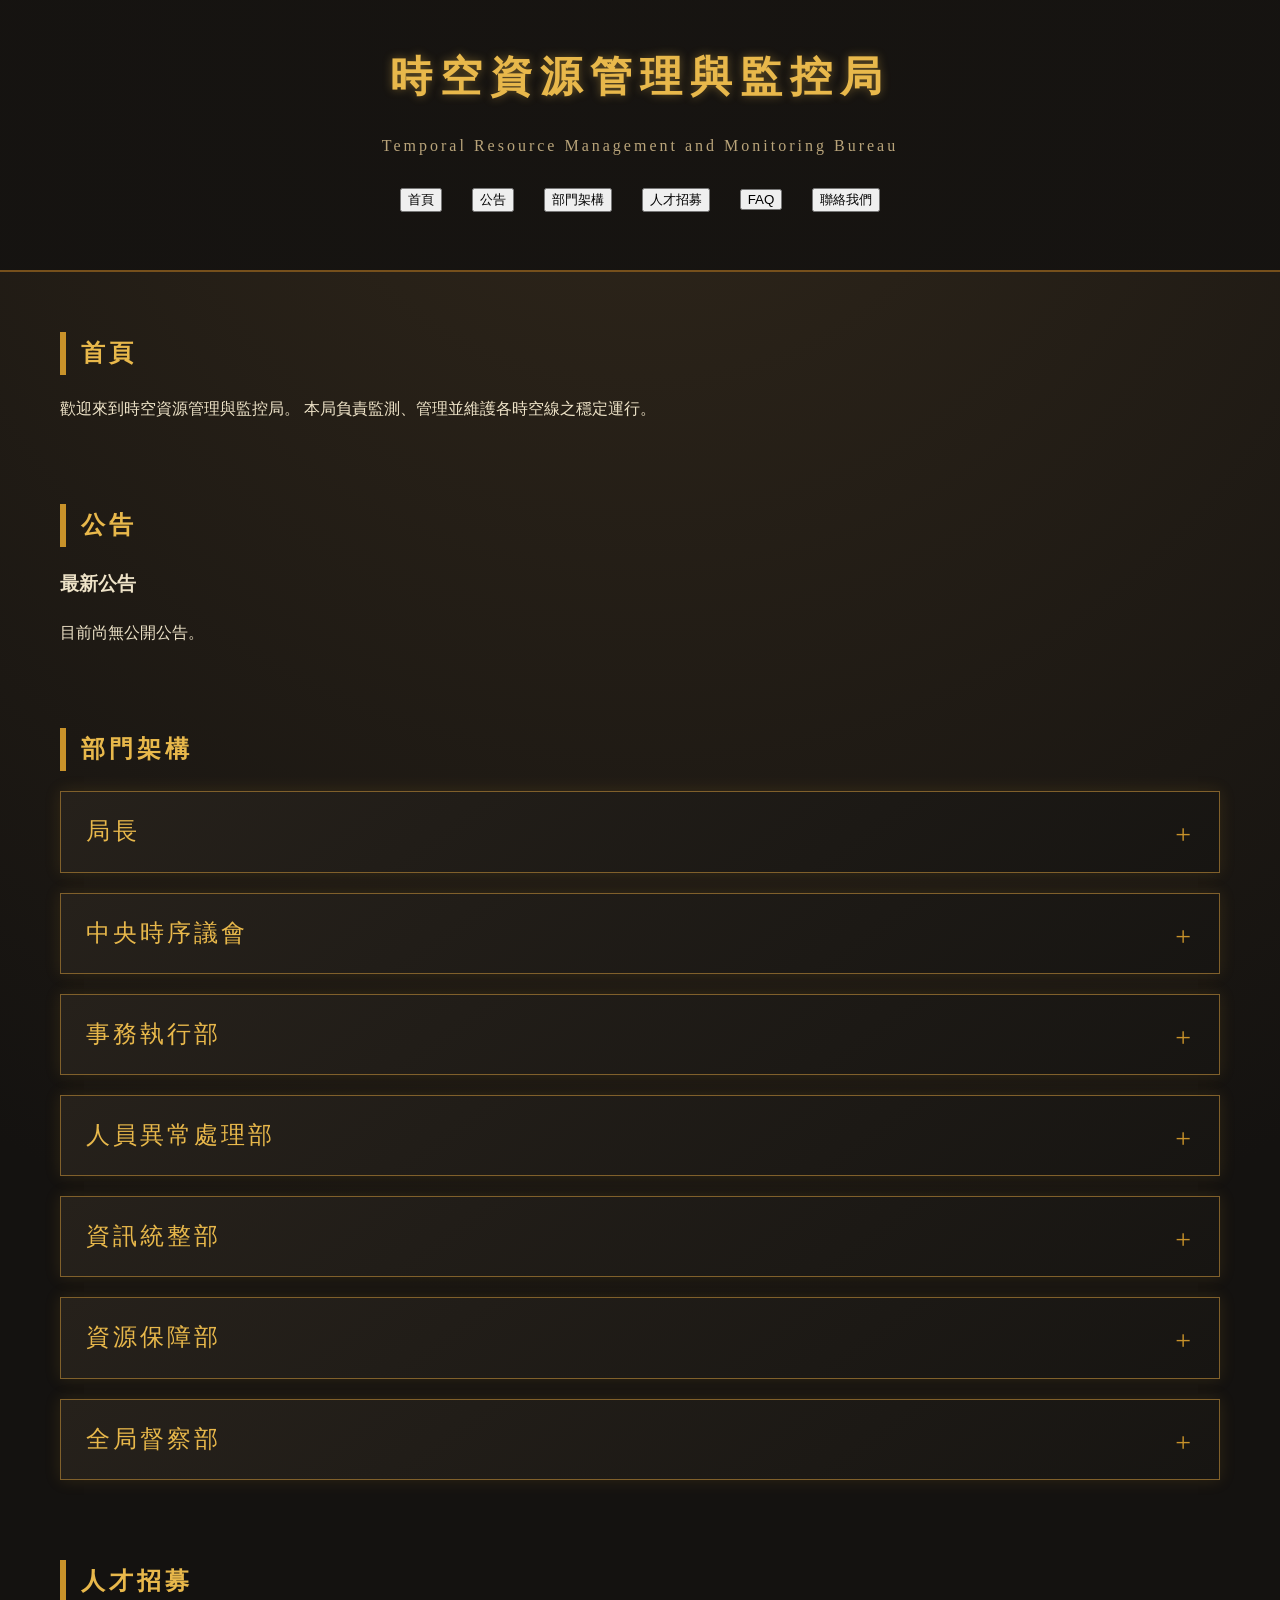
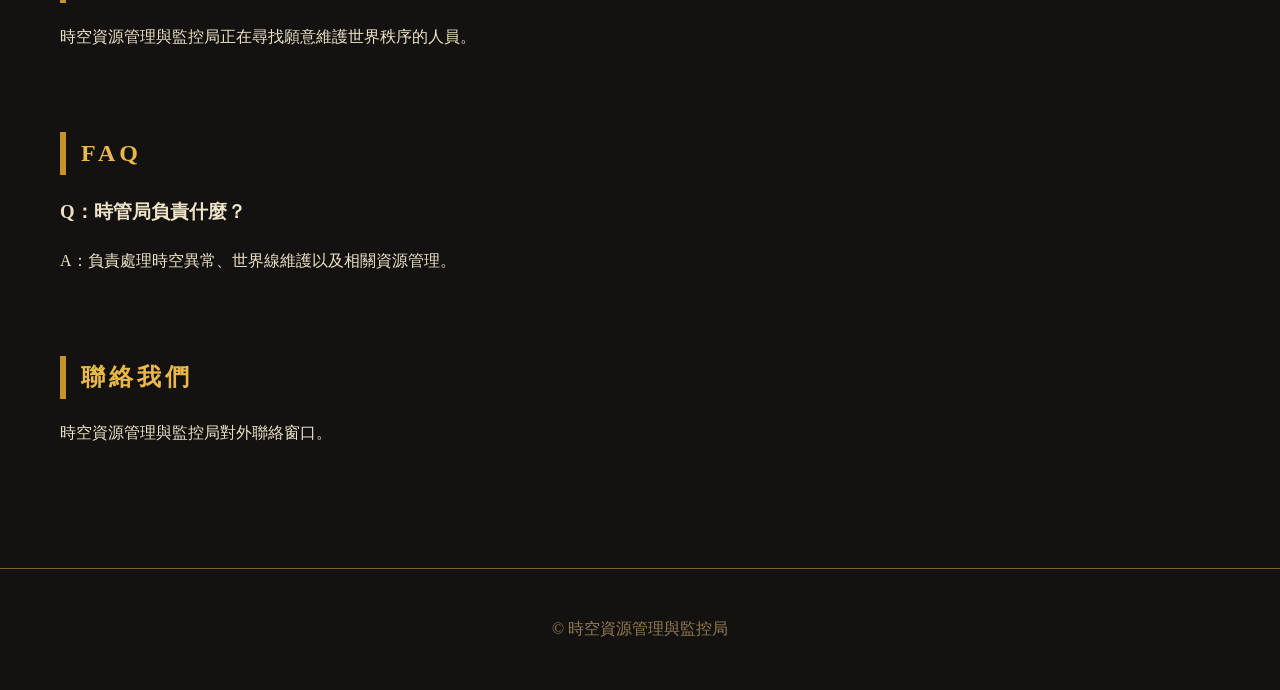
==== index.html @ bcbc7f65 "Update index.html" ====
<!DOCTYPE html>
<html lang="zh-TW">

<head>
    <meta charset="UTF-8">
    <meta name="viewport" content="width=device-width, initial-scale=1.0">

    <title>時空資源管理與監控局</title>

    <link rel="stylesheet" href="style.css">
</head>

<body>

<header>
    <h1>時空資源管理與監控局</h1>
    <p>Temporal Resource Management and Monitoring Bureau</p>

    <nav>

<ul>

<li>
<button onclick="openPage('home')">
首頁
</button>
</li>

<li>
<button onclick="openPage('notice')">
公告
</button>
</li>

<li>
<button onclick="openPage('department')">
部門架構
</button>
</li>

<li>
<button onclick="openPage('recruit')">
人才招募
</button>
</li>

<li>
<button onclick="openPage('faq')">
FAQ
</button>
</li>

<li>
<button onclick="openPage('contact')">
聯絡我們
</button>
</li>

</ul>

</nav>
</header>


<main>

<!-- 首頁 -->
<section id="home" class="page active">

    <h2>首頁</h2>

    <p>
        歡迎來到時空資源管理與監控局。
        本局負責監測、管理並維護各時空線之穩定運行。
    </p>

</section>



<!-- 公告 -->
<section id="notice" class="page active">

    <h2>公告</h2>

    <article>
        <h3>最新公告</h3>
        <p>
            目前尚無公開公告。
        </p>
    </article>

</section>

<!-- 部門架構 -->
<section id="department" class="page">

<h2>部門架構</h2>


<div class="organization">


<!-- 局長 -->

<details class="org-card">

<summary>
    局長
</summary>

<div class="org-content">

<p>
    全局最高管理者，負責制定時空管理方針、重大決策以及局內資源調度。
</p>

</div>

</details>





<!-- 中央時序議會 -->

<details class="org-card">

<summary>
    中央時序議會
</summary>

<div class="org-content">

<p>
    負責審議重大時序事件，監督各部門運作，並決定涉及多世界線的重大政策。
</p>

</div>

</details>






<!-- 事務執行部 -->

<details class="org-card">

<summary>
    事務執行部
</summary>


<div class="org-content">


<p>
    負責執行局內主要任務，包括日常管理與外部時空干涉。
</p>


<ul>

<li>
    <strong>內務運務科</strong>
    <p>
        負責局內行政、人員調度、任務安排以及日常運作。
    </p>
</li>


<li>
    <strong>時序干涉科</strong>
    <p>
        負責處理時間線異常、世界線修正以及外勤干涉任務。
    </p>
</li>


</ul>


</div>

</details>








<!-- 人員異常處理部 -->

<details class="org-card">

<summary>
    人員異常處理部
</summary>


<div class="org-content">


<p>
    負責處理因時空異常影響而產生的人員問題。
</p>


<ul>

<li>
<strong>人員治療科</strong>

<p>
負責人員身體修復、異常影響治療與後勤醫療支援。
</p>

</li>


<li>
<strong>認知修復科</strong>

<p>
負責處理記憶異常、認知污染以及心理狀態修復。
</p>

</li>


</ul>


</div>

</details>








<!-- 資訊統整部 -->

<details class="org-card">

<summary>
    資訊統整部
</summary>


<div class="org-content">


<p>
    負責收集、分析並管理各世界線資訊。
</p>


<ul>

<li>
<strong>資料統計科</strong>
<p>
負責異常資料整理、事件紀錄與數據分析。
</p>
</li>


<li>
<strong>技術研發科</strong>
<p>
負責開發時空相關技術與特殊設備。
</p>
</li>


<li>
<strong>時空觀測科</strong>
<p>
負責監控世界線變化與預測異常發生。
</p>
</li>


</ul>


</div>

</details>








<!-- 資源保障部 -->

<details class="org-card">

<summary>
    資源保障部
</summary>


<div class="org-content">


<p>
    負責管理局內資源、契約以及設施維護。
</p>


<ul>

<li>
<strong>物資管理科</strong>
<p>
負責設備、材料以及特殊資源管理。
</p>
</li>


<li>
<strong>契約評量科</strong>
<p>
負責評估時空契約、異常交易與相關風險。
</p>
</li>


<li>
<strong>設施維護科</strong>
<p>
負責基地、設備與時空裝置維護。
</p>
</li>


</ul>


</div>

</details>









<!-- 全局督察部 -->

<details class="org-card">

<summary>
    全局督察部
</summary>


<div class="org-content">


<p>
    負責監督全局紀律，處理違規事件與重大事故。
</p>


<ul>


<li>
<strong>人員懲戒科</strong>

<p>
負責調查人員違規行為與執行相關處分。
</p>

</li>


<li>
<strong>案件糾正科</strong>

<p>
負責修正錯誤處理造成的時空影響。
</p>

</li>


<li>
<strong>物件處置科</strong>

<p>
負責管理危險異常物件與特殊資產。
</p>

</li>


<li>
<strong>緊急應變科</strong>

<p>
負責處理重大時空事故與危機事件。
</p>

</li>


</ul>


</div>

</details>



</div>

</section>



<!-- 人才招募 -->

<section id="recruit" class="page">

<h2>人才招募</h2>

<p>
    時空資源管理與監控局正在尋找願意維護世界秩序的人員。
</p>

</section>






<!-- FAQ -->

<section id="faq" class="page">

<h2>FAQ</h2>


<article>

<h3>Q：時管局負責什麼？</h3>

<p>
A：負責處理時空異常、世界線維護以及相關資源管理。
</p>

</article>


</section>






<!-- 聯絡我們 -->

<section id="contact" class="page">

<h2>聯絡我們</h2>

<p>
    時空資源管理與監控局對外聯絡窗口。
</p>

</section>



</main>



<footer>

<p>
© 時空資源管理與監控局
</p>

</footer>


</body>

</html>
---- style.css ----
/* ===================================================
   時空資源管理與監控局
   Temporal Resource Management Bureau
   Main Style
=================================================== */


/* ---------- 基礎設定 ---------- */

:root {

    --background: #141210;
    --background-light: #211d18;

    --paper: #d8c7a3;

    --brass: #c8922a;
    --brass-light: #e8b84b;
    --brass-dark: #76501c;

    --text: #eee3c8;

    --border: #80602b;

    --shadow:
        0 0 15px rgba(200,146,42,0.15);

}


* {

    box-sizing: border-box;

}



html {

    scroll-behavior: smooth;

}



body {

    margin: 0;

    background:
        radial-gradient(
            circle at top,
            #30271b,
            var(--background) 55%
        );

    color: var(--text);

    font-family:
        "Noto Serif TC",
        "Times New Roman",
        serif;

    line-height: 1.8;

}



/* ---------- Header ---------- */


header {

    text-align: center;

    padding: 40px 20px;

    border-bottom:
        2px solid var(--brass-dark);

    background:

        linear-gradient(
            rgba(20,18,16,.9),
            rgba(20,18,16,.9)
        );

}


header h1 {

    margin: 0;

    color:
        var(--brass-light);

    font-size: 42px;

    letter-spacing: 8px;

    text-shadow:
        0 0 10px rgba(232,184,75,.4);

}



header p {

    color:
        #b9a47a;

    letter-spacing: 3px;

}




/* ---------- 導覽列 ---------- */


nav {

    margin-top: 25px;

}



nav ul {

    list-style: none;

    padding: 0;

    display:

    flex;

    justify-content:

    center;

    gap: 30px;

}



nav a {

    color:

        var(--paper);

    text-decoration:

        none;

    transition:

        .3s;

}



nav a:hover {

    color:

        var(--brass-light);

    text-shadow:

        0 0 8px var(--brass);

}





/* ---------- 主內容 ---------- */


main {

    max-width:

        1200px;

    margin:

        auto;

    padding:

        40px 20px;

}



section {

    margin-bottom:

        80px;

}



h2 {

    color:

        var(--brass-light);

    border-left:

        6px solid var(--brass);

    padding-left:

        15px;

    letter-spacing:

        4px;

}





/* ---------- 組織架構 ---------- */


.organization {

    display:

        flex;

    flex-direction:

        column;

    gap:

        20px;

}



/* ---------- 部門卡片 ---------- */


.org-card {


    background:

        linear-gradient(
            145deg,
            #26211b,
            #171512
        );


    border:

        1px solid var(--border);


    box-shadow:

        var(--shadow);


    overflow:

        hidden;


    transition:

        .3s;


}



.org-card:hover {


    border-color:

        var(--brass-light);


    transform:

        translateY(-3px);


}







/* ---------- 點擊標題 ---------- */


.org-card summary {


    cursor:

        pointer;


    padding:

        18px 25px;


    color:

        var(--brass-light);


    font-size:

        24px;


    letter-spacing:

        3px;


    list-style:

        none;


    position:

        relative;


}





.org-card summary::-webkit-details-marker {

    display:none;

}




.org-card summary::after {


    content:

        "+";


    position:

        absolute;


    right:

        25px;


    font-size:

        28px;


    color:

        var(--brass);


    transition:

        .3s;


}





.org-card[open] summary::after {


    content:

        "−";


}





/* ---------- 展開內容 ---------- */


.org-content {


    padding:

        20px 35px 30px;


    background:

        rgba(0,0,0,.2);


    border-top:

        1px solid var(--border);


    animation:

        open .3s ease;


}




@keyframes open {


    from {

        opacity:0;

        transform:
            translateY(-10px);

    }


    to {

        opacity:1;

        transform:
            translateY(0);

    }


}







.org-content ul {


    padding-left:

        25px;


}




.org-content li {


    margin:

        15px 0;


}



.org-content strong {


    color:

        var(--brass-light);


    font-size:

        18px;


}






/* ---------- Footer ---------- */


footer {


    text-align:

        center;


    padding:

        30px;


    border-top:

        1px solid var(--border);


    color:

        #927b51;


}







/* ---------- 手機版 ---------- */


@media(max-width:700px){


    header h1 {

        font-size:

            28px;

        letter-spacing:

            3px;

    }


    nav ul {

        flex-direction:

            column;

        gap:

            10px;

    }



    .org-card summary {

        font-size:

            20px;

    }


}
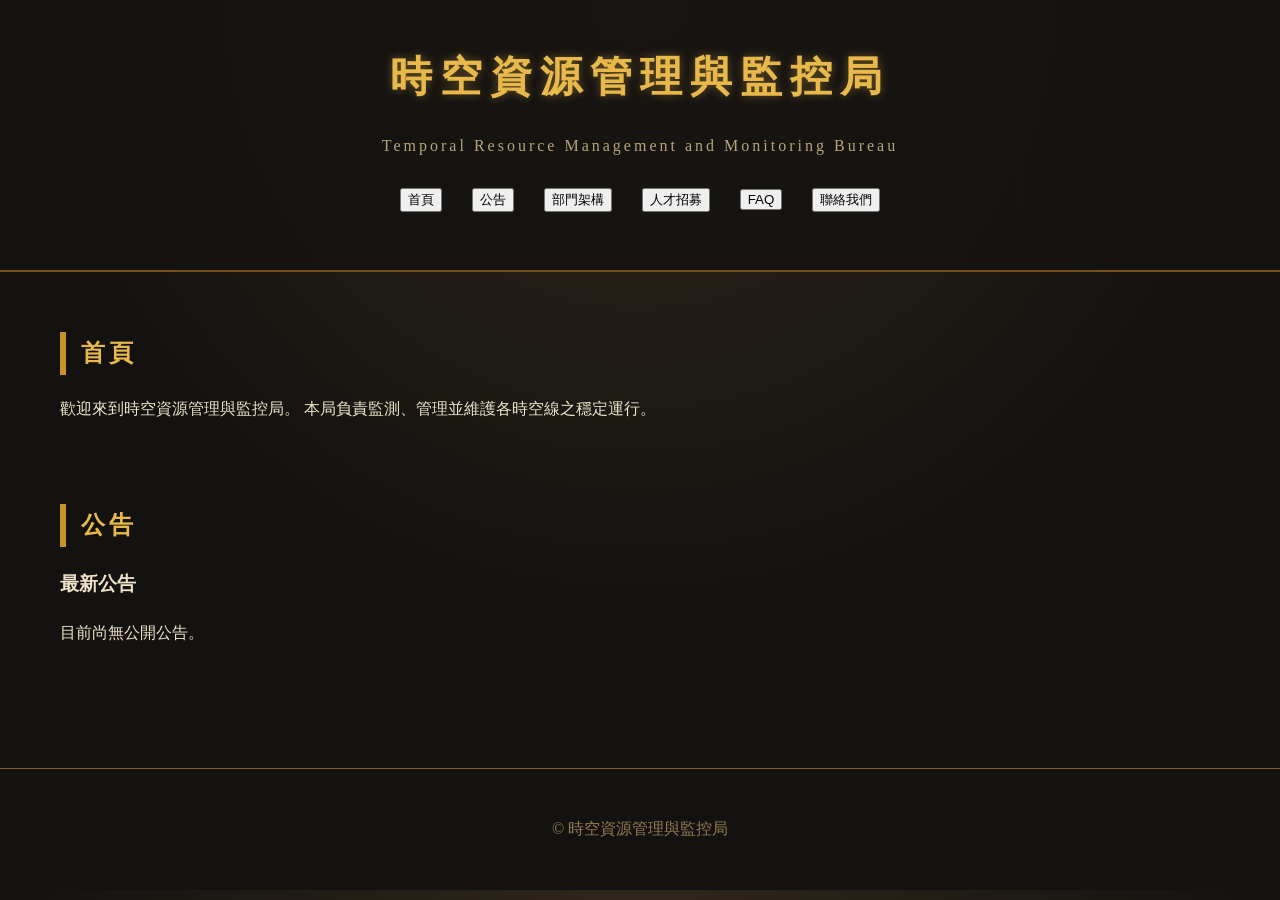
==== commit 6c76dea6: "Update index.html" ====
--- a/style.css
+++ b/style.css
@@ -614,3 +614,48 @@
 
 
 }
+.page{
+
+    display:none;
+
+    opacity:0;
+
+    transform:translateY(15px);
+
+}
+
+
+
+.page.active{
+
+    display:block;
+
+    animation:
+
+    fadeIn .4s ease forwards;
+
+}
+
+
+
+@keyframes fadeIn{
+
+
+    from{
+
+        opacity:0;
+
+        transform:translateY(15px);
+
+    }
+
+
+    to{
+
+        opacity:1;
+
+        transform:translateY(0);
+
+    }
+
+}
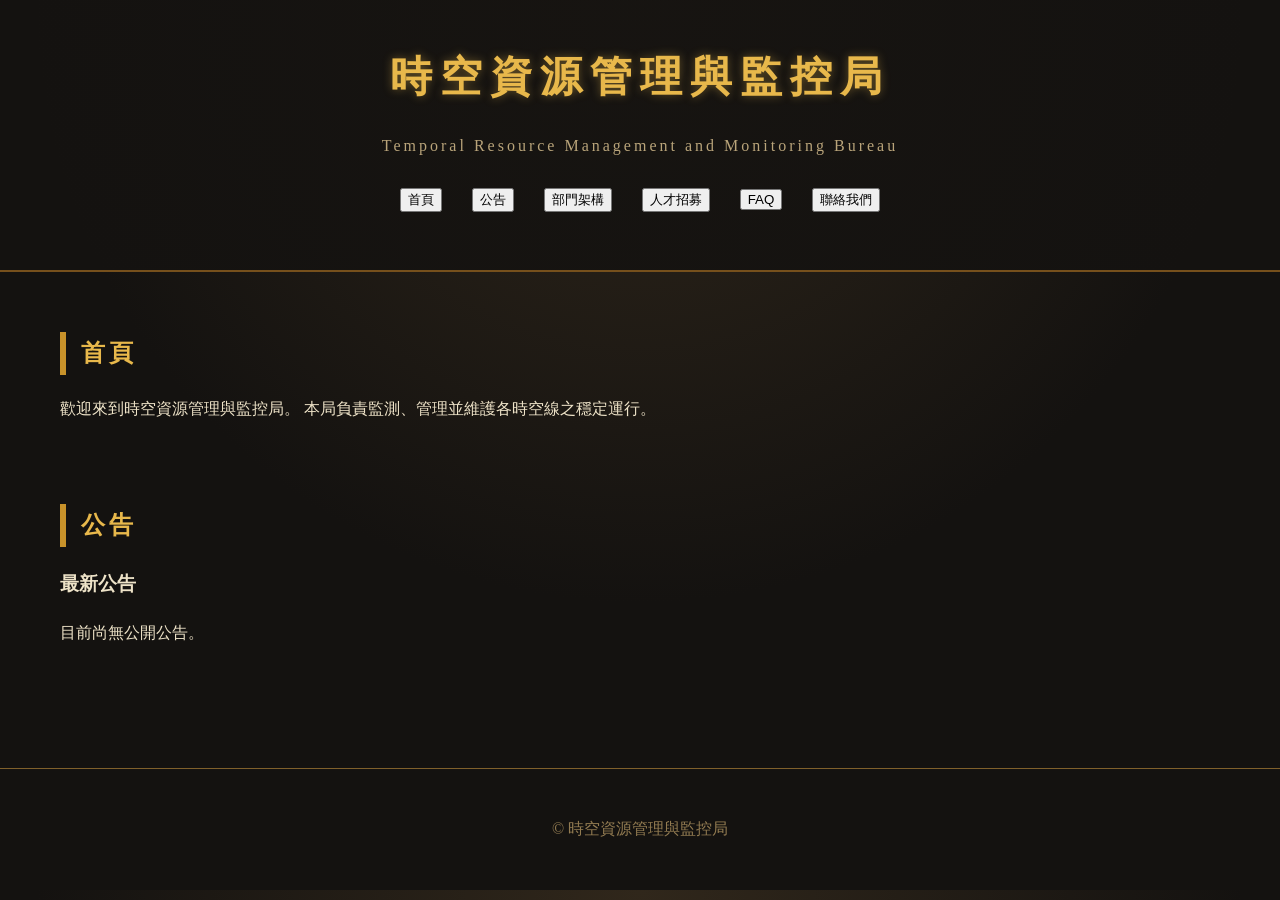
==== commit 79868f2b: "Update index.html" ====
--- a/index.html
+++ b/index.html
@@ -506,7 +506,7 @@
 
 </footer>
 
-
+<script src="script.js"></script>
 </body>
 
 </html>
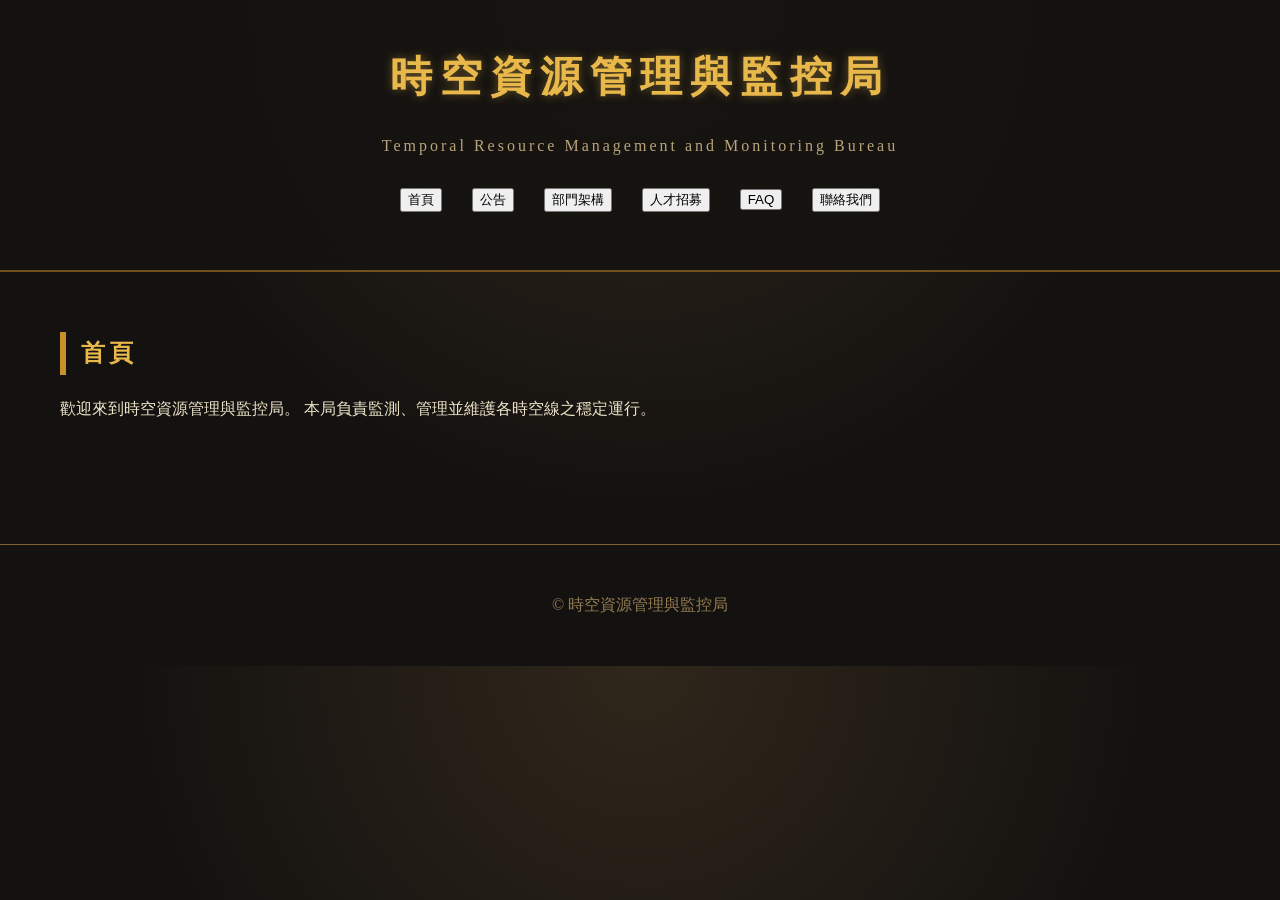
==== commit a377729e: "Update index.html" ====
--- a/index.html
+++ b/index.html
@@ -66,7 +66,7 @@
 
 <!-- 首頁 -->
 <section id="home" class="page active">
-
+    
     <h2>首頁</h2>
 
     <p>
@@ -79,7 +79,7 @@
 
 
 <!-- 公告 -->
-<section id="notice" class="page active">
+<section id="notice" class="page">
 
     <h2>公告</h2>
 
@@ -102,7 +102,6 @@
 
 
 <!-- 局長 -->
-
 <details class="org-card">
 
 <summary>
@@ -119,12 +118,7 @@
 
 </details>
 
-
-
-
-
 <!-- 中央時序議會 -->
-
 <details class="org-card">
 
 <summary>
@@ -140,11 +134,6 @@
 </div>
 
 </details>
-
-
-
-
-
 
 <!-- 事務執行部 -->
 
@@ -188,13 +177,6 @@
 
 </details>
 
-
-
-
-
-
-
-
 <!-- 人員異常處理部 -->
 
 <details class="org-card">
@@ -241,13 +223,6 @@
 
 </details>
 
-
-
-
-
-
-
-
 <!-- 資訊統整部 -->
 
 <details class="org-card">
@@ -298,13 +273,6 @@
 
 </details>
 
-
-
-
-
-
-
-
 <!-- 資源保障部 -->
 
 <details class="org-card">
@@ -354,17 +322,8 @@
 </div>
 
 </details>
-
-
-
-
-
-
-
-
-
+    
 <!-- 全局督察部 -->
-
 <details class="org-card">
 
 <summary>
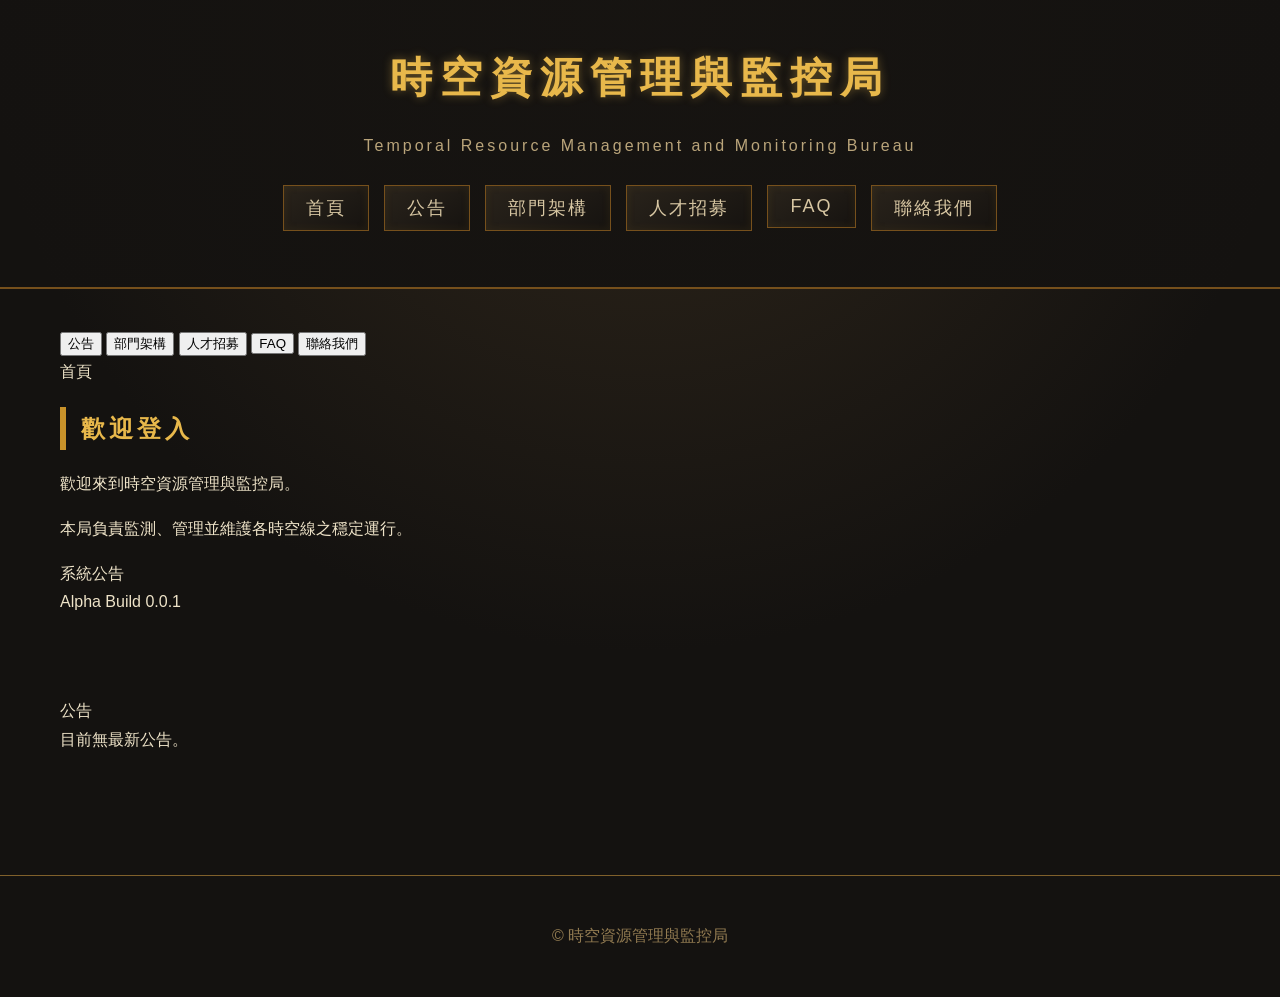
==== commit 692a30de: "Update index.html" ====
--- a/index.html
+++ b/index.html
@@ -66,13 +66,110 @@
 
 <!-- 首頁 -->
 <section id="home" class="page active">
-    
-    <h2>首頁</h2>
-
-    <p>
-        歡迎來到時空資源管理與監控局。
-        本局負責監測、管理並維護各時空線之穩定運行。
-    </p>
+
+<div class="home-layout">
+
+    <!-- 左側 -->
+
+    <aside class="home-menu">
+
+        <button onclick="openPage('notice')">
+            公告
+        </button>
+
+        <button onclick="openPage('department')">
+            部門架構
+        </button>
+
+        <button onclick="openPage('recruit')">
+            人才招募
+        </button>
+
+        <button onclick="openPage('faq')">
+            FAQ
+        </button>
+
+        <button onclick="openPage('contact')">
+            聯絡我們
+        </button>
+
+    </aside>
+
+
+
+    <!-- 中間 -->
+
+    <section class="home-main">
+
+        <div class="window">
+
+            <div class="window-title">
+
+                首頁
+
+            </div>
+
+            <div class="window-body">
+
+                <h2>歡迎登入</h2>
+
+                <p>
+                    歡迎來到時空資源管理與監控局。
+                </p>
+
+                <p>
+                    本局負責監測、管理並維護各時空線之穩定運行。
+                </p>
+
+            </div>
+
+        </div>
+
+
+
+        <div class="window">
+
+            <div class="window-title">
+
+                系統公告
+
+            </div>
+
+            <div class="window-body">
+
+                Alpha Build 0.0.1
+
+            </div>
+
+        </div>
+
+    </section>
+
+
+
+    <!-- 右側 -->
+
+    <aside class="home-notice">
+
+        <div class="window">
+
+            <div class="window-title">
+
+                公告
+
+            </div>
+
+            <div class="window-body">
+
+                目前無最新公告。
+
+            </div>
+
+        </div>
+
+    </aside>
+
+</div>
 
 </section>
 
--- a/style.css
+++ b/style.css
@@ -41,7 +41,6 @@
     scroll-behavior: smooth;
 
 }
-
 
 
 body {
@@ -58,9 +57,11 @@
     color: var(--text);
 
     font-family:
-        "Noto Serif TC",
-        "Times New Roman",
-        serif;
+        "Microsoft JhengHei",
+        "Noto Sans TC",
+        "PingFang TC",
+        Arial,
+        sans-serif;
 
     line-height: 1.8;
 
@@ -133,54 +134,112 @@
 
 nav ul {
 
-    list-style: none;
-
-    padding: 0;
-
-    display:
-
-    flex;
-
-    justify-content:
-
-    center;
-
-    gap: 30px;
-
-}
-
-
-
-nav a {
+    list-style:none;
+
+    padding:0;
+
+    display:flex;
+
+    justify-content:center;
+
+    gap:15px;
+
+    flex-wrap:wrap;
+
+}
+
+
+nav button {
+
+    position: relative;
+
+    background:
+        linear-gradient(
+            145deg,
+            #29231b,
+            #161310
+        );
+
+    border:
+
+        1px solid var(--brass-dark);
+
 
     color:
 
         var(--paper);
 
-    text-decoration:
-
-        none;
+
+    font-family:
+
+        inherit;
+
+
+    font-size:
+
+        18px;
+
+
+    padding:
+
+        10px 22px;
+
+
+    cursor:
+
+        pointer;
+
+
+    letter-spacing:
+
+        2px;
+
 
     transition:
 
         .3s;
 
-}
-
-
-
-nav a:hover {
+
+    box-shadow:
+
+        inset 0 0 8px rgba(200,146,42,.1);
+
+}
+
+
+
+nav button:hover {
+
 
     color:
 
         var(--brass-light);
 
-    text-shadow:
-
-        0 0 8px var(--brass);
-
-}
-
+
+    border-color:
+
+        var(--brass-light);
+
+
+    background:
+
+        linear-gradient(
+            145deg,
+            #3a3020,
+            #211a12
+        );
+
+
+    box-shadow:
+
+        0 0 12px rgba(232,184,75,.4);
+
+
+    transform:
+
+        translateY(-2px);
+
+}
 
 
 
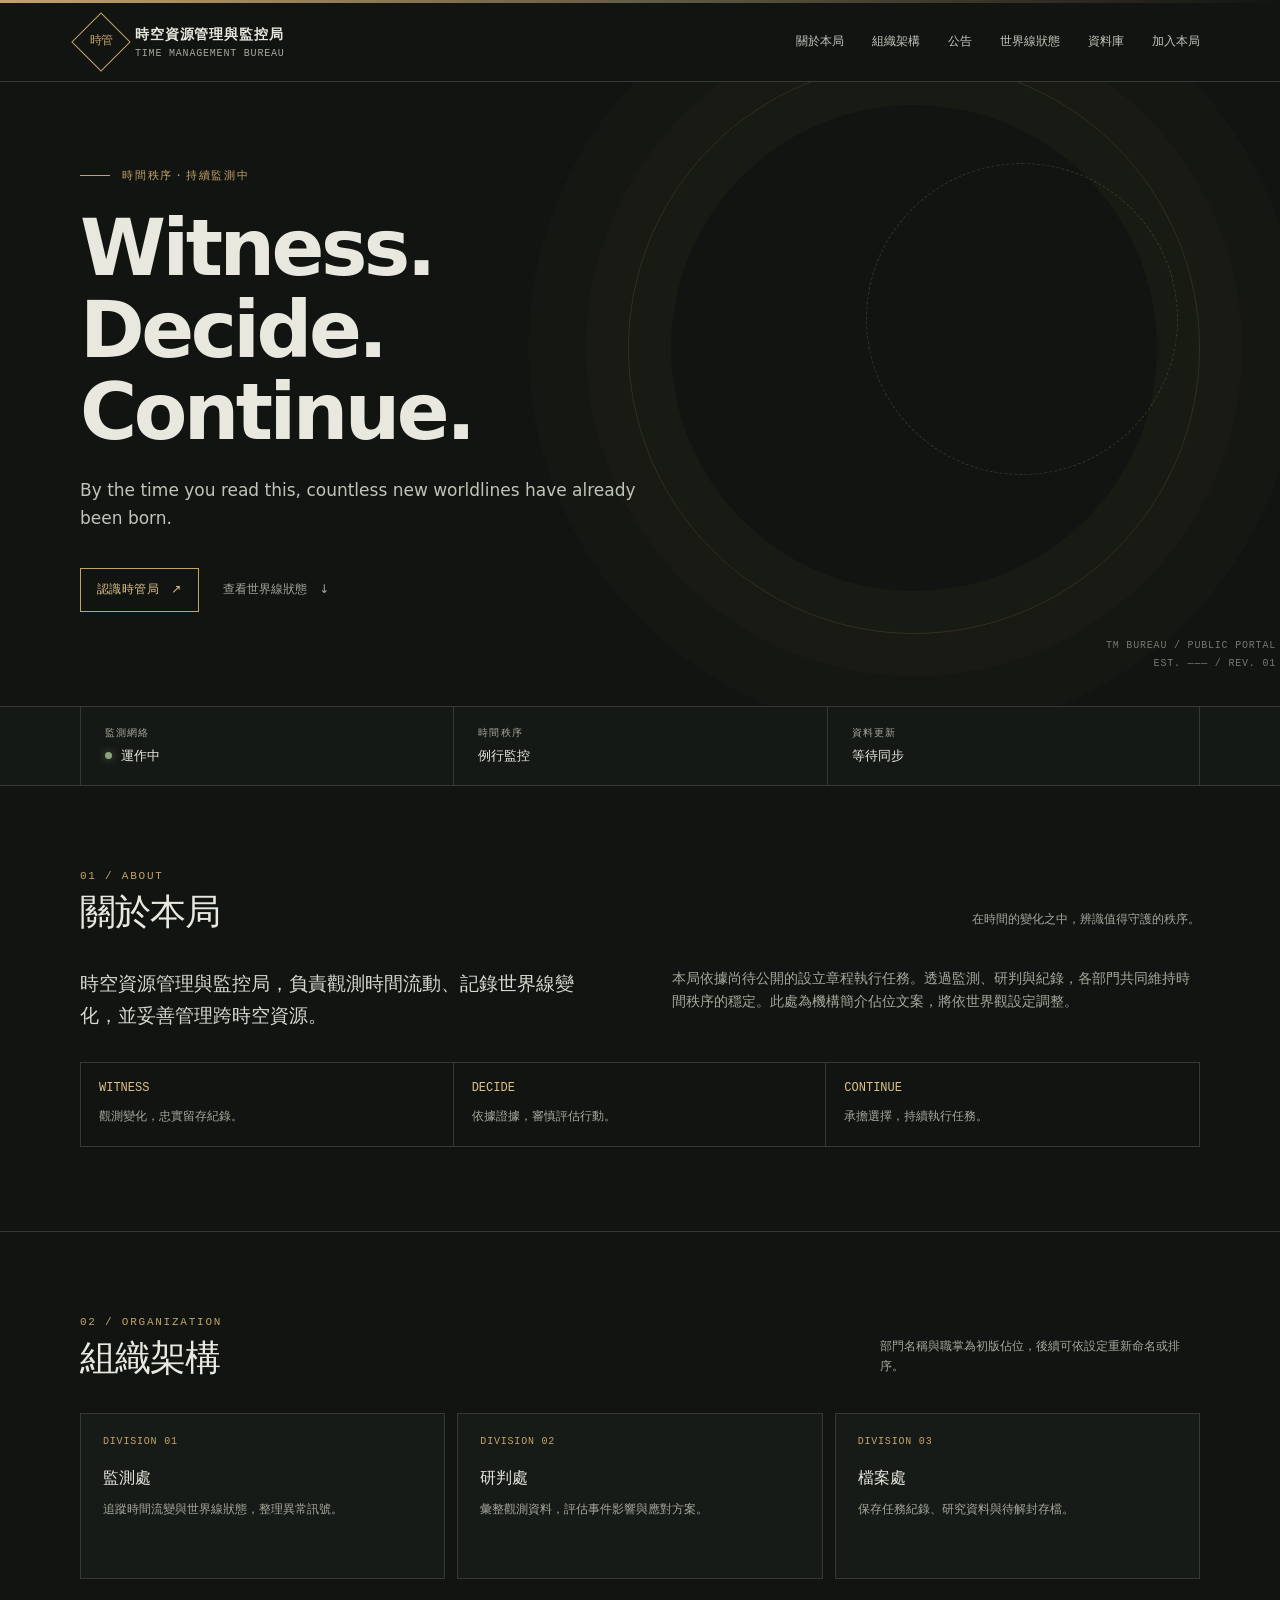
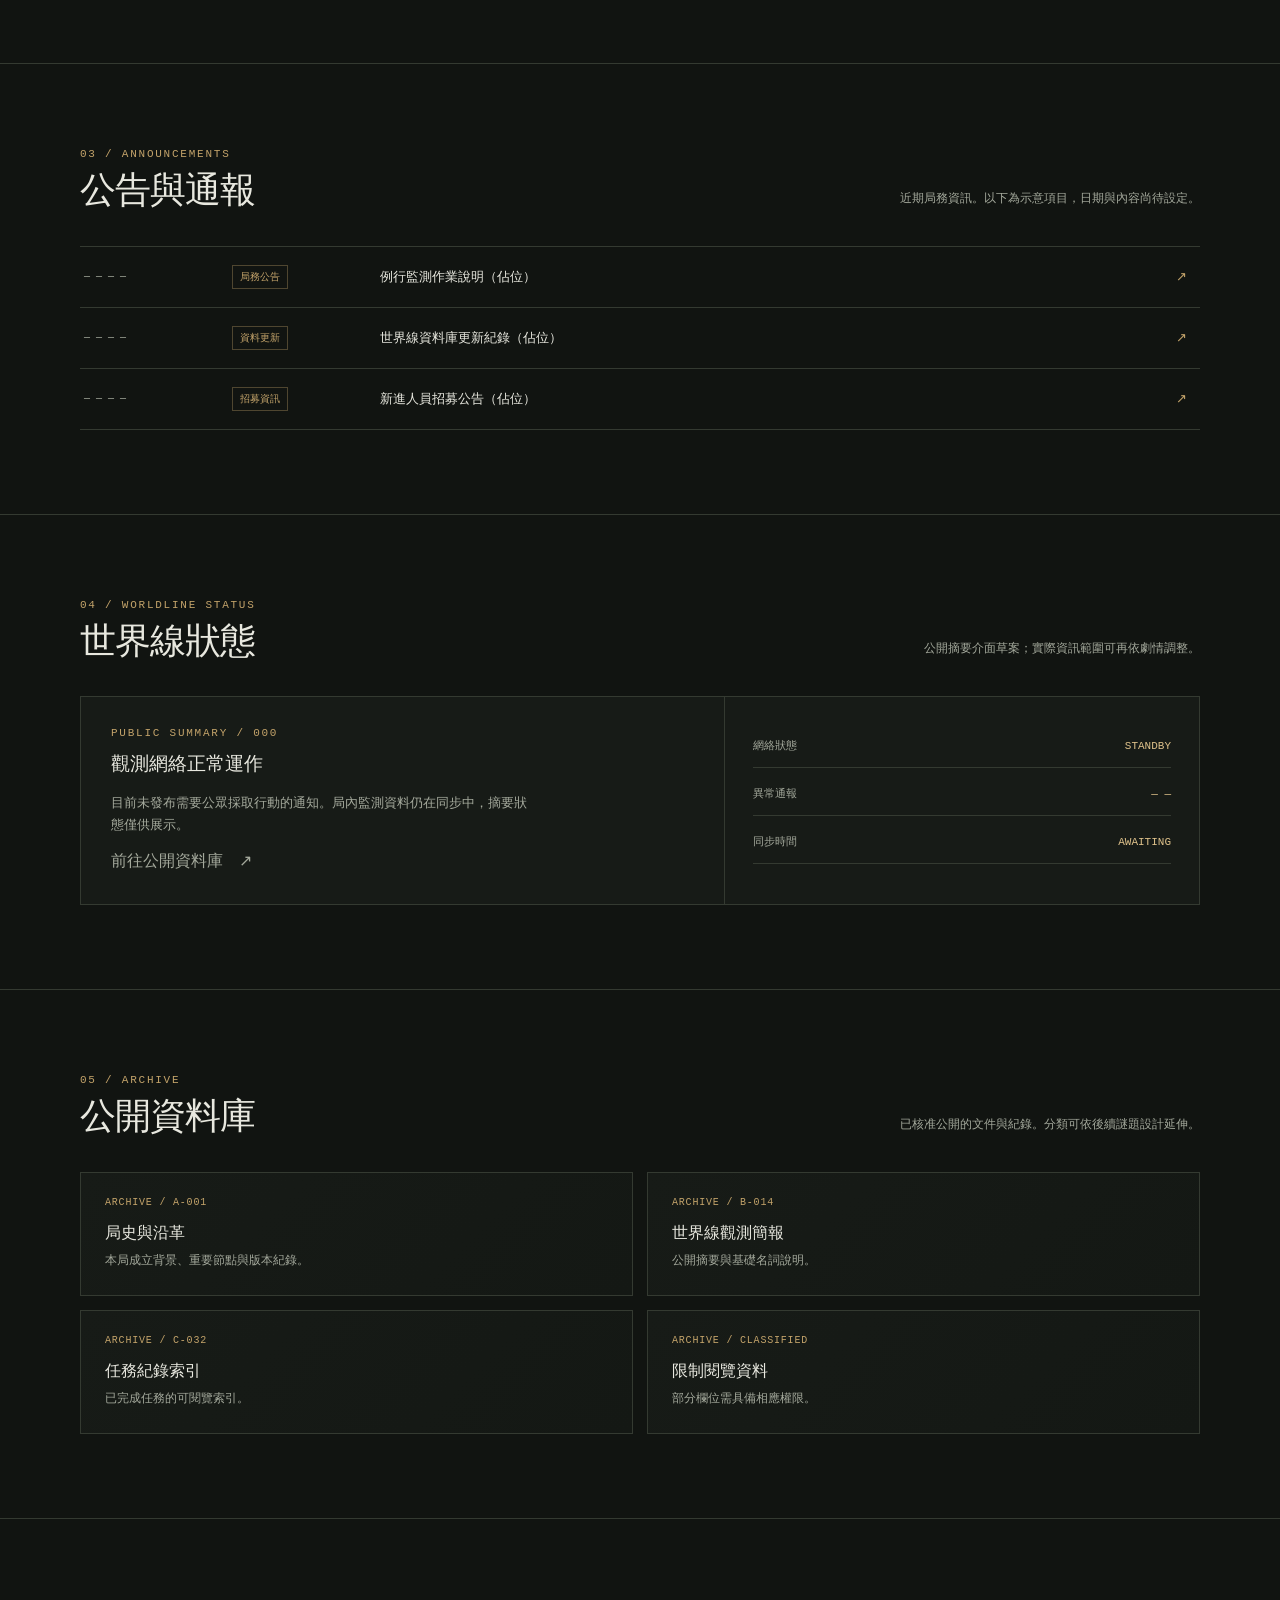
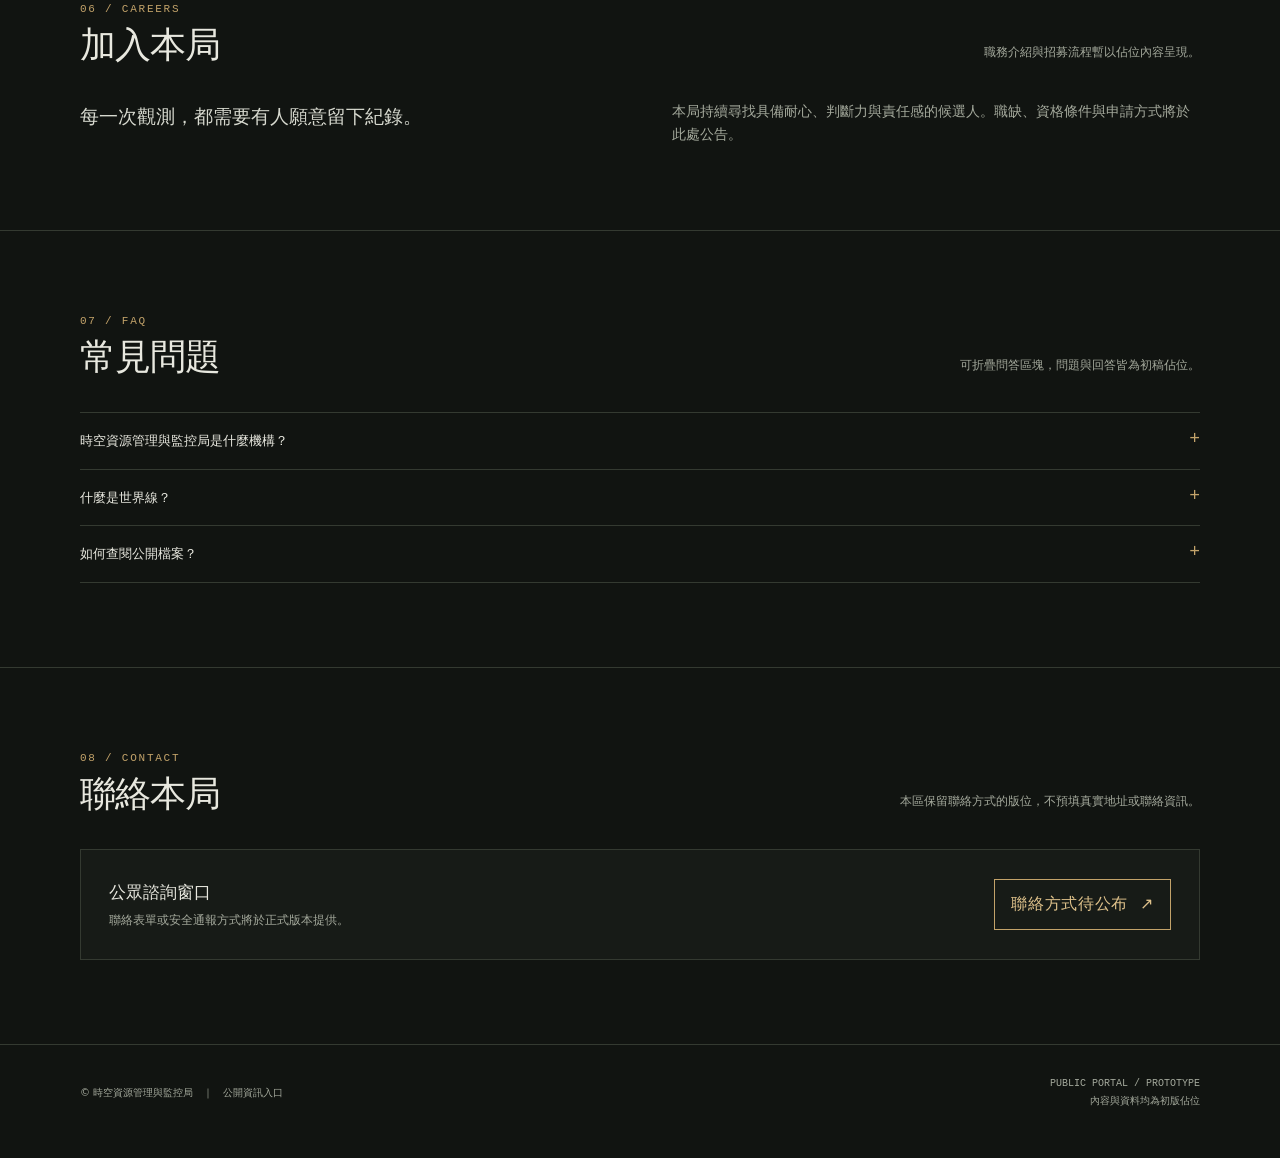
==== commit 75f0b916: "Add files via upload" ====
--- a/index.html
+++ b/index.html
@@ -1,568 +1,87 @@
-<!DOCTYPE html>
-<html lang="zh-TW">
-
+<!doctype html>
+<html lang="zh-Hant">
 <head>
-    <meta charset="UTF-8">
-    <meta name="viewport" content="width=device-width, initial-scale=1.0">
-
-    <title>時空資源管理與監控局</title>
-
-    <link rel="stylesheet" href="style.css">
+  <meta charset="utf-8">
+  <meta name="viewport" content="width=device-width, initial-scale=1">
+  <meta name="theme-color" content="#111411">
+  <title>時空資源管理與監控局｜Time Management Bureau</title>
+  <link rel="stylesheet" href="style.css">
 </head>
-
 <body>
-
-<header>
-    <h1>時空資源管理與監控局</h1>
-    <p>Temporal Resource Management and Monitoring Bureau</p>
-
-    <nav>
-
-<ul>
-
-<li>
-<button onclick="openPage('home')">
-首頁
-</button>
-</li>
-
-<li>
-<button onclick="openPage('notice')">
-公告
-</button>
-</li>
-
-<li>
-<button onclick="openPage('department')">
-部門架構
-</button>
-</li>
-
-<li>
-<button onclick="openPage('recruit')">
-人才招募
-</button>
-</li>
-
-<li>
-<button onclick="openPage('faq')">
-FAQ
-</button>
-</li>
-
-<li>
-<button onclick="openPage('contact')">
-聯絡我們
-</button>
-</li>
-
-</ul>
-
-</nav>
-</header>
-
-
-<main>
-
-<!-- 首頁 -->
-<section id="home" class="page active">
-
-<div class="home-layout">
-
-    <!-- 左側 -->
-
-    <aside class="home-menu">
-
-        <button onclick="openPage('notice')">
-            公告
-        </button>
-
-        <button onclick="openPage('department')">
-            部門架構
-        </button>
-
-        <button onclick="openPage('recruit')">
-            人才招募
-        </button>
-
-        <button onclick="openPage('faq')">
-            FAQ
-        </button>
-
-        <button onclick="openPage('contact')">
-            聯絡我們
-        </button>
-
-    </aside>
-
-
-
-    <!-- 中間 -->
-
-    <section class="home-main">
-
-        <div class="window">
-
-            <div class="window-title">
-
-                首頁
-
-            </div>
-
-            <div class="window-body">
-
-                <h2>歡迎登入</h2>
-
-                <p>
-                    歡迎來到時空資源管理與監控局。
-                </p>
-
-                <p>
-                    本局負責監測、管理並維護各時空線之穩定運行。
-                </p>
-
-            </div>
-
-        </div>
-
-
-
-        <div class="window">
-
-            <div class="window-title">
-
-                系統公告
-
-            </div>
-
-            <div class="window-body">
-
-                Alpha Build 0.0.1
-
-            </div>
-
-        </div>
-
+  <div class="topline"></div>
+  <header>
+    <div class="wrap head">
+      <a class="brand" href="#top" aria-label="時管局首頁">
+        <div class="seal"><span>時管</span></div>
+        <div><div class="brand-name">時空資源管理與監控局</div><div class="brand-en">TIME MANAGEMENT BUREAU</div></div>
+      </a>
+      <button class="nav-toggle" aria-expanded="false" aria-controls="main-nav">選單　＋</button>
+      <nav id="main-nav" aria-label="主要導覽">
+        <a href="#about">關於本局</a><a href="#organization">組織架構</a><a href="#announcements">公告</a><a href="#worldline">世界線狀態</a><a href="#archive">資料庫</a><a href="#careers">加入本局</a>
+      </nav>
+    </div>
+  </header>
+  <main id="top">
+    <section class="hero">
+      <div class="wrap hero-inner">
+        <div class="eyebrow">時間秩序・持續監測中</div>
+        <h1><span>Witness.</span><span>Decide.</span><span>Continue.</span></h1>
+        <p class="subtitle">By the time you read this, countless new worldlines have already been born.</p>
+        <div class="hero-actions"><a class="button" href="#about">認識時管局 <span>↗</span></a><a class="text-link" href="#worldline">查看世界線狀態　↓</a></div>
+      </div>
+      <div class="hero-stamp">TM BUREAU / PUBLIC PORTAL<br>EST. ——— / REV. 01</div>
     </section>
-
-
-
-    <!-- 右側 -->
-
-    <aside class="home-notice">
-
-        <div class="window">
-
-            <div class="window-title">
-
-                公告
-
-            </div>
-
-            <div class="window-body">
-
-                目前無最新公告。
-
-            </div>
-
-        </div>
-
-    </aside>
-
-</div>
-
-</section>
-
-
-
-<!-- 公告 -->
-<section id="notice" class="page">
-
-    <h2>公告</h2>
-
-    <article>
-        <h3>最新公告</h3>
-        <p>
-            目前尚無公開公告。
-        </p>
-    </article>
-
-</section>
-
-<!-- 部門架構 -->
-<section id="department" class="page">
-
-<h2>部門架構</h2>
-
-
-<div class="organization">
-
-
-<!-- 局長 -->
-<details class="org-card">
-
-<summary>
-    局長
-</summary>
-
-<div class="org-content">
-
-<p>
-    全局最高管理者，負責制定時空管理方針、重大決策以及局內資源調度。
-</p>
-
-</div>
-
-</details>
-
-<!-- 中央時序議會 -->
-<details class="org-card">
-
-<summary>
-    中央時序議會
-</summary>
-
-<div class="org-content">
-
-<p>
-    負責審議重大時序事件，監督各部門運作，並決定涉及多世界線的重大政策。
-</p>
-
-</div>
-
-</details>
-
-<!-- 事務執行部 -->
-
-<details class="org-card">
-
-<summary>
-    事務執行部
-</summary>
-
-
-<div class="org-content">
-
-
-<p>
-    負責執行局內主要任務，包括日常管理與外部時空干涉。
-</p>
-
-
-<ul>
-
-<li>
-    <strong>內務運務科</strong>
-    <p>
-        負責局內行政、人員調度、任務安排以及日常運作。
-    </p>
-</li>
-
-
-<li>
-    <strong>時序干涉科</strong>
-    <p>
-        負責處理時間線異常、世界線修正以及外勤干涉任務。
-    </p>
-</li>
-
-
-</ul>
-
-
-</div>
-
-</details>
-
-<!-- 人員異常處理部 -->
-
-<details class="org-card">
-
-<summary>
-    人員異常處理部
-</summary>
-
-
-<div class="org-content">
-
-
-<p>
-    負責處理因時空異常影響而產生的人員問題。
-</p>
-
-
-<ul>
-
-<li>
-<strong>人員治療科</strong>
-
-<p>
-負責人員身體修復、異常影響治療與後勤醫療支援。
-</p>
-
-</li>
-
-
-<li>
-<strong>認知修復科</strong>
-
-<p>
-負責處理記憶異常、認知污染以及心理狀態修復。
-</p>
-
-</li>
-
-
-</ul>
-
-
-</div>
-
-</details>
-
-<!-- 資訊統整部 -->
-
-<details class="org-card">
-
-<summary>
-    資訊統整部
-</summary>
-
-
-<div class="org-content">
-
-
-<p>
-    負責收集、分析並管理各世界線資訊。
-</p>
-
-
-<ul>
-
-<li>
-<strong>資料統計科</strong>
-<p>
-負責異常資料整理、事件紀錄與數據分析。
-</p>
-</li>
-
-
-<li>
-<strong>技術研發科</strong>
-<p>
-負責開發時空相關技術與特殊設備。
-</p>
-</li>
-
-
-<li>
-<strong>時空觀測科</strong>
-<p>
-負責監控世界線變化與預測異常發生。
-</p>
-</li>
-
-
-</ul>
-
-
-</div>
-
-</details>
-
-<!-- 資源保障部 -->
-
-<details class="org-card">
-
-<summary>
-    資源保障部
-</summary>
-
-
-<div class="org-content">
-
-
-<p>
-    負責管理局內資源、契約以及設施維護。
-</p>
-
-
-<ul>
-
-<li>
-<strong>物資管理科</strong>
-<p>
-負責設備、材料以及特殊資源管理。
-</p>
-</li>
-
-
-<li>
-<strong>契約評量科</strong>
-<p>
-負責評估時空契約、異常交易與相關風險。
-</p>
-</li>
-
-
-<li>
-<strong>設施維護科</strong>
-<p>
-負責基地、設備與時空裝置維護。
-</p>
-</li>
-
-
-</ul>
-
-
-</div>
-
-</details>
-    
-<!-- 全局督察部 -->
-<details class="org-card">
-
-<summary>
-    全局督察部
-</summary>
-
-
-<div class="org-content">
-
-
-<p>
-    負責監督全局紀律，處理違規事件與重大事故。
-</p>
-
-
-<ul>
-
-
-<li>
-<strong>人員懲戒科</strong>
-
-<p>
-負責調查人員違規行為與執行相關處分。
-</p>
-
-</li>
-
-
-<li>
-<strong>案件糾正科</strong>
-
-<p>
-負責修正錯誤處理造成的時空影響。
-</p>
-
-</li>
-
-
-<li>
-<strong>物件處置科</strong>
-
-<p>
-負責管理危險異常物件與特殊資產。
-</p>
-
-</li>
-
-
-<li>
-<strong>緊急應變科</strong>
-
-<p>
-負責處理重大時空事故與危機事件。
-</p>
-
-</li>
-
-
-</ul>
-
-
-</div>
-
-</details>
-
-
-
-</div>
-
-</section>
-
-
-
-<!-- 人才招募 -->
-
-<section id="recruit" class="page">
-
-<h2>人才招募</h2>
-
-<p>
-    時空資源管理與監控局正在尋找願意維護世界秩序的人員。
-</p>
-
-</section>
-
-
-
-
-
-
-<!-- FAQ -->
-
-<section id="faq" class="page">
-
-<h2>FAQ</h2>
-
-
-<article>
-
-<h3>Q：時管局負責什麼？</h3>
-
-<p>
-A：負責處理時空異常、世界線維護以及相關資源管理。
-</p>
-
-</article>
-
-
-</section>
-
-
-
-
-
-
-<!-- 聯絡我們 -->
-
-<section id="contact" class="page">
-
-<h2>聯絡我們</h2>
-
-<p>
-    時空資源管理與監控局對外聯絡窗口。
-</p>
-
-</section>
-
-
-
-</main>
-
-
-
-<footer>
-
-<p>
-© 時空資源管理與監控局
-</p>
-
-</footer>
-
-<script src="script.js"></script>
+    <div class="status-strip" aria-label="局務概況">
+      <div class="wrap status-grid">
+        <div class="status-item"><div class="status-label">監測網絡</div><div class="status-value"><i class="dot"></i>運作中</div></div>
+        <div class="status-item"><div class="status-label">時間秩序</div><div class="status-value">例行監控</div></div>
+        <div class="status-item"><div class="status-label">資料更新</div><div class="status-value">等待同步</div></div>
+      </div>
+    </div>
+    <section class="section" id="about">
+      <div class="wrap">
+        <div class="section-head"><div><div class="kicker">01 / About</div><h2>關於本局</h2></div><p class="section-note">在時間的變化之中，辨識值得守護的秩序。</p></div>
+        <div class="about-grid"><p class="lead">時空資源管理與監控局，負責觀測時間流動、記錄世界線變化，並妥善管理跨時空資源。</p><div><p class="body-copy">本局依據尚待公開的設立章程執行任務。透過監測、研判與紀錄，各部門共同維持時間秩序的穩定。此處為機構簡介佔位文案，將依世界觀設定調整。</p></div></div>
+        <div class="principles"><div class="principle"><b>WITNESS</b><span>觀測變化，忠實留存紀錄。</span></div><div class="principle"><b>DECIDE</b><span>依據證據，審慎評估行動。</span></div><div class="principle"><b>CONTINUE</b><span>承擔選擇，持續執行任務。</span></div></div>
+      </div>
+    </section>
+    <section class="section" id="organization">
+      <div class="wrap"><div class="section-head"><div><div class="kicker">02 / Organization</div><h2>組織架構</h2></div><p class="section-note">部門名稱與職掌為初版佔位，後續可依設定重新命名或排序。</p></div>
+        <div class="org-grid"><article class="card"><div class="card-id">DIVISION 01</div><h3>監測處</h3><p>追蹤時間流變與世界線狀態，整理異常訊號。</p></article><article class="card"><div class="card-id">DIVISION 02</div><h3>研判處</h3><p>彙整觀測資料，評估事件影響與應對方案。</p></article><article class="card"><div class="card-id">DIVISION 03</div><h3>檔案處</h3><p>保存任務紀錄、研究資料與待解封存檔。</p></article></div>
+      </div>
+    </section>
+    <section class="section" id="announcements">
+      <div class="wrap"><div class="section-head"><div><div class="kicker">03 / Announcements</div><h2>公告與通報</h2></div><p class="section-note">近期局務資訊。以下為示意項目，日期與內容尚待設定。</p></div>
+        <div class="news-list"><a class="news-row" href="#announcements"><time>— — — —</time><span class="tag">局務公告</span><span class="news-title">例行監測作業說明（佔位）</span><span class="arrow">↗</span></a><a class="news-row" href="#announcements"><time>— — — —</time><span class="tag">資料更新</span><span class="news-title">世界線資料庫更新紀錄（佔位）</span><span class="arrow">↗</span></a><a class="news-row" href="#announcements"><time>— — — —</time><span class="tag">招募資訊</span><span class="news-title">新進人員招募公告（佔位）</span><span class="arrow">↗</span></a></div>
+      </div>
+    </section>
+    <section class="section" id="worldline">
+      <div class="wrap"><div class="section-head"><div><div class="kicker">04 / Worldline Status</div><h2>世界線狀態</h2></div><p class="section-note">公開摘要介面草案；實際資訊範圍可再依劇情調整。</p></div>
+        <div class="worldline"><div class="worldline-copy"><div class="kicker">PUBLIC SUMMARY / 000</div><h3>觀測網絡正常運作</h3><p>目前未發布需要公眾採取行動的通知。局內監測資料仍在同步中，摘要狀態僅供展示。</p><a class="text-link" href="#archive">前往公開資料庫　↗</a></div><div class="readout"><div class="readout-row"><span>網絡狀態</span><span>STANDBY</span></div><div class="readout-row"><span>異常通報</span><span>— —</span></div><div class="readout-row"><span>同步時間</span><span>AWAITING</span></div></div></div>
+      </div>
+    </section>
+    <section class="section" id="archive">
+      <div class="wrap"><div class="section-head"><div><div class="kicker">05 / Archive</div><h2>公開資料庫</h2></div><p class="section-note">已核准公開的文件與紀錄。分類可依後續謎題設計延伸。</p></div>
+        <div class="archive-grid"><a class="archive-card" href="#archive"><div class="card-id">ARCHIVE / A-001</div><h3>局史與沿革</h3><p>本局成立背景、重要節點與版本紀錄。</p></a><a class="archive-card" href="#archive"><div class="card-id">ARCHIVE / B-014</div><h3>世界線觀測簡報</h3><p>公開摘要與基礎名詞說明。</p></a><a class="archive-card" href="#archive"><div class="card-id">ARCHIVE / C-032</div><h3>任務紀錄索引</h3><p>已完成任務的可閱覽索引。</p></a><a class="archive-card" href="#archive"><div class="card-id">ARCHIVE / CLASSIFIED</div><h3>限制閱覽資料</h3><p>部分欄位需具備相應權限。</p></a></div>
+      </div>
+    </section>
+    <section class="section" id="careers">
+      <div class="wrap"><div class="section-head"><div><div class="kicker">06 / Careers</div><h2>加入本局</h2></div><p class="section-note">職務介紹與招募流程暫以佔位內容呈現。</p></div>
+        <div class="about-grid"><p class="lead">每一次觀測，都需要有人願意留下紀錄。</p><p class="body-copy">本局持續尋找具備耐心、判斷力與責任感的候選人。職缺、資格條件與申請方式將於此處公告。</p></div>
+      </div>
+    </section>
+    <section class="section" id="faq">
+      <div class="wrap"><div class="section-head"><div><div class="kicker">07 / FAQ</div><h2>常見問題</h2></div><p class="section-note">可折疊問答區塊，問題與回答皆為初稿佔位。</p></div>
+        <div class="faq"><details><summary>時空資源管理與監控局是什麼機構？</summary><p>本局為負責觀測與管理時間秩序的虛構機構。此回答將依正式世界觀設定修訂。</p></details><details><summary>什麼是世界線？</summary><p>世界線為描述不同時間發展路徑的工作用語。詳細定義與分類尚待補充。</p></details><details><summary>如何查閱公開檔案？</summary><p>請由公開資料庫的分類索引開始；部分檔案可能受到閱覽權限限制。</p></details></div>
+      </div>
+    </section>
+    <section class="section" id="contact">
+      <div class="wrap"><div class="section-head"><div><div class="kicker">08 / Contact</div><h2>聯絡本局</h2></div><p class="section-note">本區保留聯絡方式的版位，不預填真實地址或聯絡資訊。</p></div>
+        <div class="contact-box"><div><h3>公眾諮詢窗口</h3><p>聯絡表單或安全通報方式將於正式版本提供。</p></div><a class="button" href="#contact">聯絡方式待公布 <span>↗</span></a></div>
+      </div>
+    </section>
+  </main>
+  <footer><div class="wrap foot"><div>© 時空資源管理與監控局　｜　公開資訊入口</div><div class="foot-meta">PUBLIC PORTAL / PROTOTYPE<br>內容與資料均為初版佔位</div></div></footer>
+  <script src="script.js"></script>
 </body>
-
 </html>
--- a/style.css
+++ b/style.css
@@ -1,720 +1,141 @@
-/* ===================================================
-   時空資源管理與監控局
-   Temporal Resource Management Bureau
-   Main Style
-=================================================== */
-
-
-/* ---------- 基礎設定 ---------- */
-
 :root {
-
-    --background: #141210;
-    --background-light: #211d18;
-
-    --paper: #d8c7a3;
-
-    --brass: #c8922a;
-    --brass-light: #e8b84b;
-    --brass-dark: #76501c;
-
-    --text: #eee3c8;
-
-    --border: #80602b;
-
-    --shadow:
-        0 0 15px rgba(200,146,42,0.15);
-
-}
-
-
-* {
-
-    box-sizing: border-box;
-
-}
-
-
-
-html {
-
-    scroll-behavior: smooth;
-
-}
-
-
-body {
-
-    margin: 0;
-
-    background:
-        radial-gradient(
-            circle at top,
-            #30271b,
-            var(--background) 55%
-        );
-
-    color: var(--text);
-
-    font-family:
-        "Microsoft JhengHei",
-        "Noto Sans TC",
-        "PingFang TC",
-        Arial,
-        sans-serif;
-
-    line-height: 1.8;
-
-}
-
-
-
-/* ---------- Header ---------- */
-
-
-header {
-
-    text-align: center;
-
-    padding: 40px 20px;
-
-    border-bottom:
-        2px solid var(--brass-dark);
-
-    background:
-
-        linear-gradient(
-            rgba(20,18,16,.9),
-            rgba(20,18,16,.9)
-        );
-
-}
-
-
-header h1 {
-
-    margin: 0;
-
-    color:
-        var(--brass-light);
-
-    font-size: 42px;
-
-    letter-spacing: 8px;
-
-    text-shadow:
-        0 0 10px rgba(232,184,75,.4);
-
-}
-
-
-
-header p {
-
-    color:
-        #b9a47a;
-
-    letter-spacing: 3px;
-
-}
-
-
-
-
-/* ---------- 導覽列 ---------- */
-
-
-nav {
-
-    margin-top: 25px;
-
-}
-
-
-
-nav ul {
-
-    list-style:none;
-
-    padding:0;
-
-    display:flex;
-
-    justify-content:center;
-
-    gap:15px;
-
-    flex-wrap:wrap;
-
-}
-
-
-nav button {
-
-    position: relative;
-
-    background:
-        linear-gradient(
-            145deg,
-            #29231b,
-            #161310
-        );
-
-    border:
-
-        1px solid var(--brass-dark);
-
-
-    color:
-
-        var(--paper);
-
-
-    font-family:
-
-        inherit;
-
-
-    font-size:
-
-        18px;
-
-
-    padding:
-
-        10px 22px;
-
-
-    cursor:
-
-        pointer;
-
-
-    letter-spacing:
-
-        2px;
-
-
-    transition:
-
-        .3s;
-
-
-    box-shadow:
-
-        inset 0 0 8px rgba(200,146,42,.1);
-
-}
-
-
-
-nav button:hover {
-
-
-    color:
-
-        var(--brass-light);
-
-
-    border-color:
-
-        var(--brass-light);
-
-
-    background:
-
-        linear-gradient(
-            145deg,
-            #3a3020,
-            #211a12
-        );
-
-
-    box-shadow:
-
-        0 0 12px rgba(232,184,75,.4);
-
-
-    transform:
-
-        translateY(-2px);
-
-}
-
-
-
-
-/* ---------- 主內容 ---------- */
-
-
-main {
-
-    max-width:
-
-        1200px;
-
-    margin:
-
-        auto;
-
-    padding:
-
-        40px 20px;
-
-}
-
-
-
-section {
-
-    margin-bottom:
-
-        80px;
-
-}
-
-
-
-h2 {
-
-    color:
-
-        var(--brass-light);
-
-    border-left:
-
-        6px solid var(--brass);
-
-    padding-left:
-
-        15px;
-
-    letter-spacing:
-
-        4px;
-
-}
-
-
-
-
-
-/* ---------- 組織架構 ---------- */
-
-
-.organization {
-
-    display:
-
-        flex;
-
-    flex-direction:
-
-        column;
-
-    gap:
-
-        20px;
-
-}
-
-
-
-/* ---------- 部門卡片 ---------- */
-
-
-.org-card {
-
-
-    background:
-
-        linear-gradient(
-            145deg,
-            #26211b,
-            #171512
-        );
-
-
-    border:
-
-        1px solid var(--border);
-
-
-    box-shadow:
-
-        var(--shadow);
-
-
-    overflow:
-
-        hidden;
-
-
-    transition:
-
-        .3s;
-
-
-}
-
-
-
-.org-card:hover {
-
-
-    border-color:
-
-        var(--brass-light);
-
-
-    transform:
-
-        translateY(-3px);
-
-
-}
-
-
-
-
-
-
-
-/* ---------- 點擊標題 ---------- */
-
-
-.org-card summary {
-
-
-    cursor:
-
-        pointer;
-
-
-    padding:
-
-        18px 25px;
-
-
-    color:
-
-        var(--brass-light);
-
-
-    font-size:
-
-        24px;
-
-
-    letter-spacing:
-
-        3px;
-
-
-    list-style:
-
-        none;
-
-
-    position:
-
-        relative;
-
-
-}
-
-
-
-
-
-.org-card summary::-webkit-details-marker {
-
-    display:none;
-
-}
-
-
-
-
-.org-card summary::after {
-
-
-    content:
-
-        "+";
-
-
-    position:
-
-        absolute;
-
-
-    right:
-
-        25px;
-
-
-    font-size:
-
-        28px;
-
-
-    color:
-
-        var(--brass);
-
-
-    transition:
-
-        .3s;
-
-
-}
-
-
-
-
-
-.org-card[open] summary::after {
-
-
-    content:
-
-        "−";
-
-
-}
-
-
-
-
-
-/* ---------- 展開內容 ---------- */
-
-
-.org-content {
-
-
-    padding:
-
-        20px 35px 30px;
-
-
-    background:
-
-        rgba(0,0,0,.2);
-
-
-    border-top:
-
-        1px solid var(--border);
-
-
-    animation:
-
-        open .3s ease;
-
-
-}
-
-
-
-
-@keyframes open {
-
-
-    from {
-
-        opacity:0;
-
-        transform:
-            translateY(-10px);
-
+      color-scheme: dark;
+      --bg: #111411;
+      --panel: #171b17;
+      --panel-soft: #1c211c;
+      --line: #343a31;
+      --text: #e8e8df;
+      --muted: #a4a99c;
+      --brass: #c3a36a;
+      --brass-bright: #dfc28b;
+      --green: #8ca47a;
+      --mono: "IBM Plex Mono", "Cascadia Code", Consolas, monospace;
+      --sans: Inter, "Noto Sans TC", "Microsoft JhengHei", system-ui, sans-serif;
+      font-family: var(--sans);
+      scroll-behavior: smooth;
     }
-
-
-    to {
-
-        opacity:1;
-
-        transform:
-            translateY(0);
-
+    * { box-sizing: border-box; }
+    body { margin: 0; background: var(--bg); color: var(--text); line-height: 1.65; }
+    a { color: inherit; text-decoration: none; }
+    a:hover { color: var(--brass-bright); }
+    .wrap { width: min(1120px, calc(100% - 48px)); margin: 0 auto; }
+    .topline { height: 3px; background: linear-gradient(90deg, var(--brass), #6d634a 45%, transparent); }
+    header { border-bottom: 1px solid var(--line); background: rgba(17,20,17,.96); }
+    .head { min-height: 78px; display: flex; align-items: center; justify-content: space-between; gap: 28px; }
+    .brand { display: flex; align-items: center; gap: 13px; min-width: 250px; }
+    .seal { width: 42px; height: 42px; border: 1px solid var(--brass); color: var(--brass); display: grid; place-items: center; font-family: var(--mono); font-size: 12px; letter-spacing: -.08em; transform: rotate(45deg); }
+    .seal span { transform: rotate(-45deg); }
+    .brand-name { font-size: 14px; font-weight: 650; letter-spacing: .06em; line-height: 1.35; }
+    .brand-en { font: 10px var(--mono); color: var(--muted); letter-spacing: .08em; margin-top: 4px; }
+    nav { display: flex; gap: clamp(14px, 2.2vw, 28px); align-items: center; font-size: 12px; color: #c3c6ba; }
+    nav a { white-space: nowrap; }
+    .nav-toggle { display: none; border: 1px solid var(--line); color: var(--text); background: none; padding: 8px 11px; font: 12px var(--mono); }
+    .hero { min-height: 510px; position: relative; overflow: hidden; display: flex; align-items: center; border-bottom: 1px solid var(--line); }
+    .hero::before { content: ""; position: absolute; width: 570px; height: 570px; right: max(-60px, calc((100vw - 1120px)/2)); top: -20px; border: 1px solid rgba(195,163,106,.19); border-radius: 50%; box-shadow: 0 0 0 42px rgba(195,163,106,.025), 0 0 0 100px rgba(195,163,106,.018), inset 0 0 0 42px rgba(195,163,106,.04); }
+    .hero::after { content: ""; position: absolute; right: 8%; top: 13%; width: 310px; height: 310px; border: 1px dashed rgba(195,163,106,.22); border-radius: 50%; }
+    .hero-inner { position: relative; z-index: 1; padding: 86px 0 94px; }
+    .eyebrow, .kicker { font: 11px var(--mono); text-transform: uppercase; letter-spacing: .16em; color: var(--brass); }
+    .eyebrow { display: flex; align-items: center; gap: 12px; }
+    .eyebrow::before { content: ""; width: 30px; height: 1px; background: var(--brass); }
+    h1 { margin: 25px 0 22px; max-width: 720px; font-size: clamp(42px, 7vw, 78px); line-height: 1.05; letter-spacing: -.045em; font-weight: 620; }
+    h1 span { display: block; }
+    .subtitle { color: #c1c4b8; font-size: clamp(14px, 1.7vw, 17px); max-width: 600px; margin: 0; }
+    .hero-actions { display: flex; align-items: center; gap: 24px; margin-top: 36px; font-size: 12px; }
+    .button { display: inline-flex; align-items: center; gap: 12px; border: 1px solid var(--brass); color: var(--brass-bright); padding: 11px 16px; letter-spacing: .04em; }
+    .button:hover { background: rgba(195,163,106,.1); }
+    .text-link { color: var(--muted); }
+    .hero-stamp { position: absolute; z-index: 1; right: 4px; bottom: 33px; color: #74796e; font: 10px/1.8 var(--mono); text-align: right; letter-spacing: .08em; }
+    .status-strip { border-bottom: 1px solid var(--line); background: #151915; }
+    .status-grid { display: grid; grid-template-columns: repeat(3,1fr); }
+    .status-item { padding: 19px 24px; border-left: 1px solid var(--line); }
+    .status-item:last-child { border-right: 1px solid var(--line); }
+    .status-label { font: 10px var(--mono); color: var(--muted); letter-spacing: .11em; text-transform: uppercase; }
+    .status-value { display: flex; align-items: center; gap: 9px; margin-top: 5px; font-size: 13px; }
+    .dot { width: 7px; height: 7px; border-radius: 50%; background: var(--green); box-shadow: 0 0 9px rgba(140,164,122,.55); }
+    section { scroll-margin-top: 24px; }
+    .section { padding: 84px 0; border-bottom: 1px solid var(--line); }
+    .section-head { display: flex; align-items: end; justify-content: space-between; gap: 25px; margin-bottom: 34px; }
+    .section-head h2 { margin: 8px 0 0; font-size: clamp(26px, 4vw, 36px); line-height: 1.2; letter-spacing: -.03em; font-weight: 570; }
+    .section-note { color: var(--muted); font-size: 12px; max-width: 320px; margin: 0 0 3px; }
+    .about-grid { display: grid; grid-template-columns: 1fr 1fr; gap: 64px; }
+    .lead { font-size: 19px; color: #d7d9cf; line-height: 1.7; margin: 0; }
+    .body-copy { color: var(--muted); font-size: 14px; margin: 0; }
+    .principles { margin-top: 30px; display: grid; grid-template-columns: repeat(3,1fr); border: 1px solid var(--line); }
+    .principle { padding: 18px; border-right: 1px solid var(--line); }
+    .principle:last-child { border: 0; }
+    .principle b { display: block; color: var(--brass-bright); font: 12px var(--mono); margin-bottom: 7px; }
+    .principle span { color: var(--muted); font-size: 12px; }
+    .org-grid { display: grid; grid-template-columns: repeat(3,1fr); gap: 12px; }
+    .card { background: var(--panel); border: 1px solid var(--line); padding: 22px; min-height: 166px; }
+    .card-id { color: var(--brass); font: 10px var(--mono); letter-spacing: .08em; }
+    .card h3 { margin: 18px 0 8px; font-size: 16px; font-weight: 570; }
+    .card p { color: var(--muted); font-size: 12px; margin: 0; }
+    .news-list { border-top: 1px solid var(--line); }
+    .news-row { display: grid; grid-template-columns: 130px 130px 1fr 20px; gap: 18px; align-items: center; padding: 18px 4px; border-bottom: 1px solid var(--line); font-size: 13px; }
+    .news-row time, .tag { color: var(--muted); font: 10px var(--mono); }
+    .tag { color: var(--brass); border: 1px solid rgba(195,163,106,.35); padding: 4px 7px; width: fit-content; }
+    .arrow { color: var(--brass); }
+    .worldline { display: grid; grid-template-columns: 1.15fr .85fr; border: 1px solid var(--line); background: var(--panel); }
+    .worldline-copy { padding: 30px; }
+    .worldline-copy h3 { font-size: 19px; margin: 9px 0; font-weight: 550; }
+    .worldline-copy p { color: var(--muted); font-size: 13px; max-width: 420px; }
+    .readout { padding: 28px; border-left: 1px solid var(--line); display: grid; align-content: center; gap: 17px; }
+    .readout-row { display: flex; justify-content: space-between; gap: 20px; border-bottom: 1px solid var(--line); padding-bottom: 12px; font-size: 11px; }
+    .readout-row span:first-child { color: var(--muted); }
+    .readout-row span:last-child { color: var(--brass-bright); font-family: var(--mono); }
+    .archive-grid { display: grid; grid-template-columns: 1fr 1fr; gap: 14px; }
+    .archive-card { border: 1px solid var(--line); padding: 24px; background: linear-gradient(135deg, var(--panel), #141814); }
+    .archive-card h3 { font-weight: 550; font-size: 16px; margin: 12px 0 5px; }
+    .archive-card p { color: var(--muted); font-size: 12px; margin: 0; }
+    .faq { border-top: 1px solid var(--line); }
+    details { border-bottom: 1px solid var(--line); padding: 17px 0; }
+    summary { cursor: pointer; list-style: none; font-size: 13px; display: flex; justify-content: space-between; gap: 20px; }
+    summary::-webkit-details-marker { display: none; }
+    summary::after { content: "+"; color: var(--brass); font: 18px var(--mono); line-height: 1; }
+    details[open] summary::after { content: "−"; }
+    details p { max-width: 720px; color: var(--muted); font-size: 12px; margin: 12px 30px 2px 0; }
+    .contact-box { display: flex; justify-content: space-between; align-items: center; gap: 24px; border: 1px solid var(--line); padding: 28px; background: var(--panel); }
+    .contact-box h3 { margin: 0 0 5px; font-size: 17px; font-weight: 550; }
+    .contact-box p { margin: 0; color: var(--muted); font-size: 12px; }
+    footer { padding: 30px 0 38px; color: var(--muted); font-size: 10px; }
+    .foot { display: flex; justify-content: space-between; gap: 20px; align-items: center; }
+    .foot-meta { font-family: var(--mono); text-align: right; line-height: 1.8; }
+    @media (max-width: 820px) {
+      .head { min-height: 70px; }
+      .nav-toggle { display: block; }
+      nav { display: none; position: absolute; z-index: 5; left: 0; right: 0; top: 70px; padding: 18px 24px 22px; background: #171b17; border-bottom: 1px solid var(--line); flex-wrap: wrap; }
+      nav.open { display: flex; }
+      .hero { min-height: 470px; }
+      .hero::before { right: -270px; opacity: .8; }
+      .hero::after { right: -110px; }
+      .about-grid { gap: 30px; }
     }
-
-
-}
-
-
-
-
-
-
-
-.org-content ul {
-
-
-    padding-left:
-
-        25px;
-
-
-}
-
-
-
-
-.org-content li {
-
-
-    margin:
-
-        15px 0;
-
-
-}
-
-
-
-.org-content strong {
-
-
-    color:
-
-        var(--brass-light);
-
-
-    font-size:
-
-        18px;
-
-
-}
-
-
-
-
-
-
-/* ---------- Footer ---------- */
-
-
-footer {
-
-
-    text-align:
-
-        center;
-
-
-    padding:
-
-        30px;
-
-
-    border-top:
-
-        1px solid var(--border);
-
-
-    color:
-
-        #927b51;
-
-
-}
-
-
-
-
-
-
-
-/* ---------- 手機版 ---------- */
-
-
-@media(max-width:700px){
-
-
-    header h1 {
-
-        font-size:
-
-            28px;
-
-        letter-spacing:
-
-            3px;
-
+    @media (max-width: 600px) {
+      .wrap { width: min(100% - 36px, 1120px); }
+      .brand { min-width: 0; }
+      .brand-name { font-size: 12px; }
+      .brand-en { font-size: 8px; }
+      .seal { width: 36px; height: 36px; }
+      .hero-inner { padding: 72px 0 95px; }
+      .hero-stamp { bottom: 16px; font-size: 8px; }
+      .status-grid { grid-template-columns: 1fr; }
+      .status-item { border-right: 1px solid var(--line); border-bottom: 1px solid var(--line); padding: 13px 16px; }
+      .status-item:last-child { border-bottom: 0; }
+      .section { padding: 62px 0; }
+      .section-head { display: block; }
+      .section-note { margin-top: 14px; }
+      .about-grid, .worldline, .archive-grid { grid-template-columns: 1fr; }
+      .principles { grid-template-columns: 1fr; }
+      .principle { border-right: 0; border-bottom: 1px solid var(--line); }
+      .principle:last-child { border-bottom: 0; }
+      .org-grid { grid-template-columns: 1fr; }
+      .card { min-height: 0; }
+      .news-row { grid-template-columns: 85px 1fr 16px; gap: 10px; }
+      .news-row .tag { grid-column: 2; grid-row: 1; }
+      .news-row .news-title { grid-column: 1 / 3; grid-row: 2; }
+      .news-row .arrow { grid-column: 3; grid-row: 1 / 3; }
+      .readout { border-left: 0; border-top: 1px solid var(--line); }
+      .contact-box { align-items: flex-start; flex-direction: column; }
+      .foot { align-items: flex-start; flex-direction: column; }
+      .foot-meta { text-align: left; }
     }
-
-
-    nav ul {
-
-        flex-direction:
-
-            column;
-
-        gap:
-
-            10px;
-
-    }
-
-
-
-    .org-card summary {
-
-        font-size:
-
-            20px;
-
-    }
-
-
-}
-.page{
-
-    display:none;
-
-    opacity:0;
-
-    transform:translateY(15px);
-
-}
-
-
-
-.page.active{
-
-    display:block;
-
-    animation:
-
-    fadeIn .4s ease forwards;
-
-}
-
-
-
-@keyframes fadeIn{
-
-
-    from{
-
-        opacity:0;
-
-        transform:translateY(15px);
-
-    }
-
-
-    to{
-
-        opacity:1;
-
-        transform:translateY(0);
-
-    }
-
-}
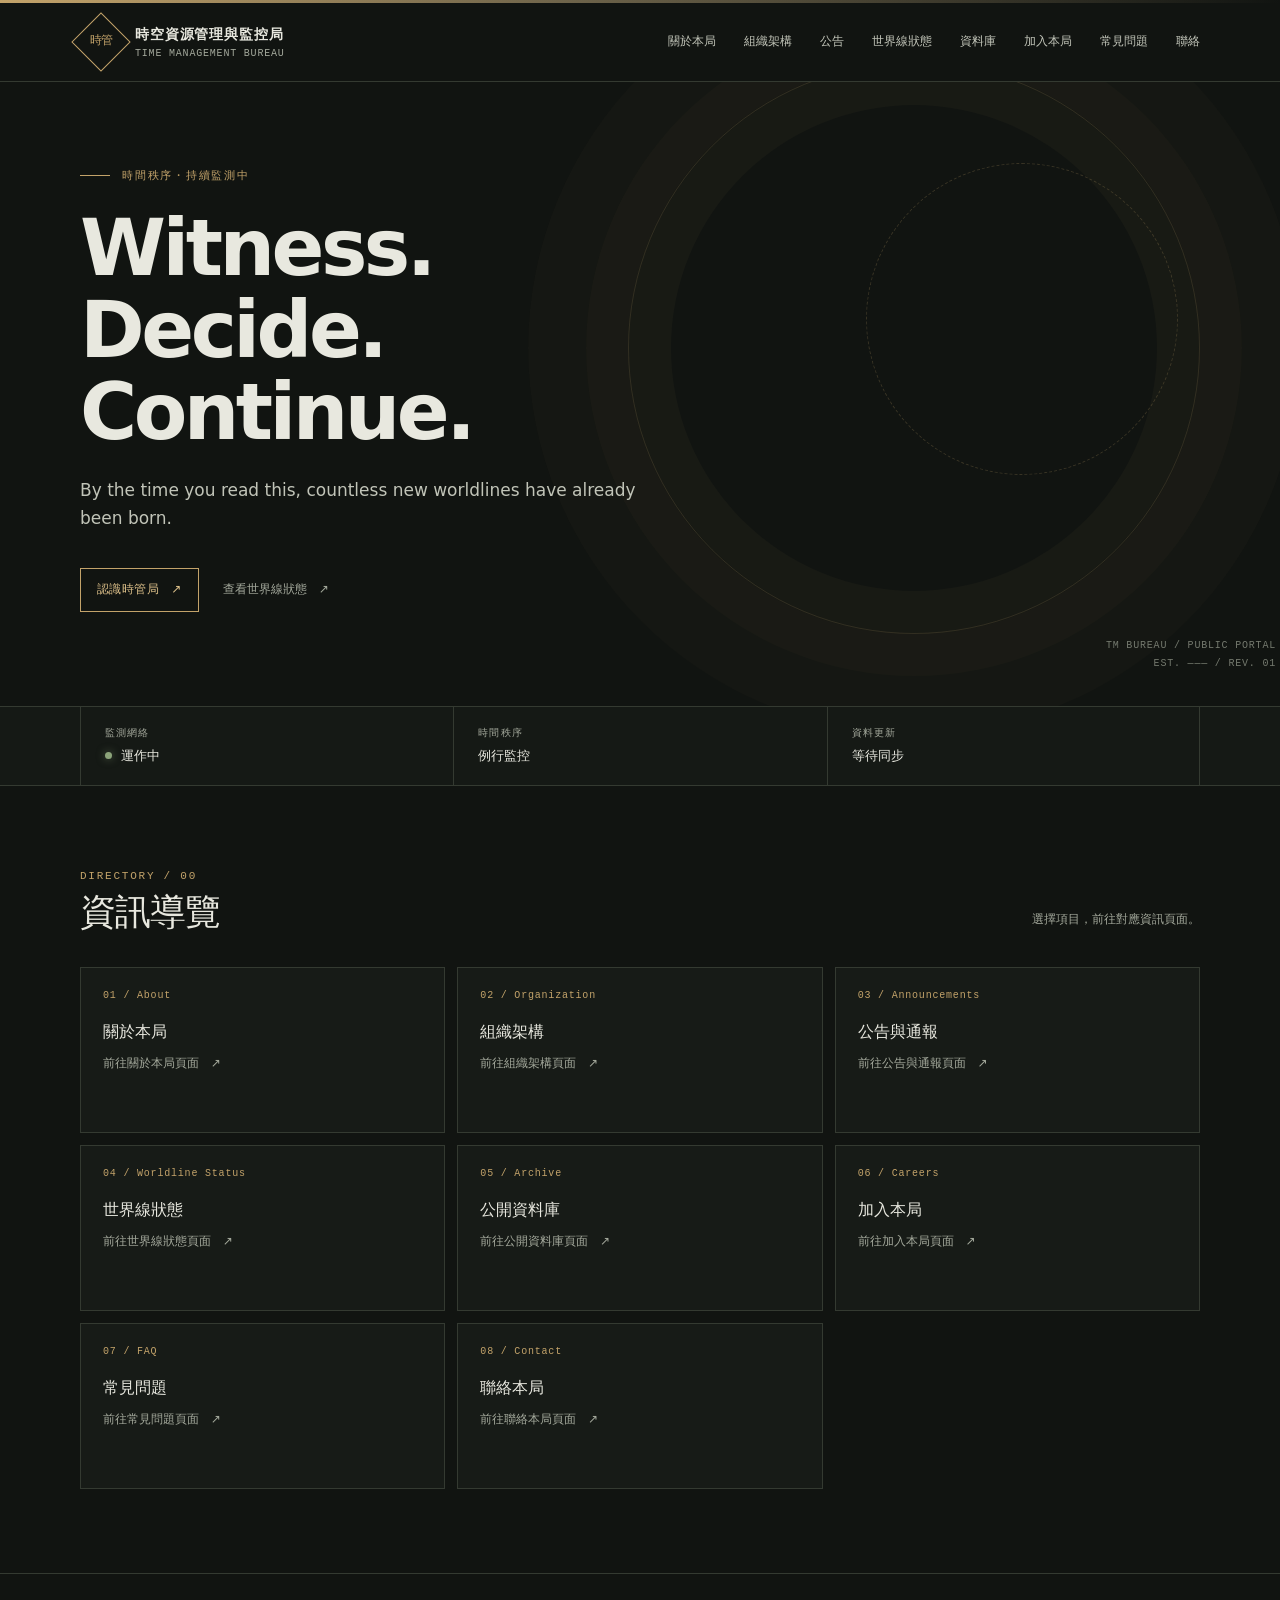
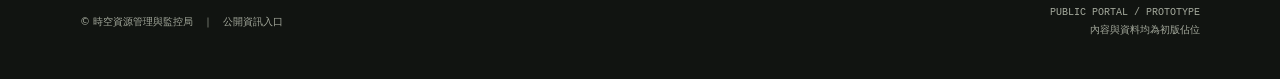
==== commit 229632b2: "Add files via upload" ====
--- a/index.html
+++ b/index.html
@@ -9,79 +9,23 @@
 </head>
 <body>
   <div class="topline"></div>
-  <header>
-    <div class="wrap head">
-      <a class="brand" href="#top" aria-label="時管局首頁">
-        <div class="seal"><span>時管</span></div>
-        <div><div class="brand-name">時空資源管理與監控局</div><div class="brand-en">TIME MANAGEMENT BUREAU</div></div>
-      </a>
-      <button class="nav-toggle" aria-expanded="false" aria-controls="main-nav">選單　＋</button>
-      <nav id="main-nav" aria-label="主要導覽">
-        <a href="#about">關於本局</a><a href="#organization">組織架構</a><a href="#announcements">公告</a><a href="#worldline">世界線狀態</a><a href="#archive">資料庫</a><a href="#careers">加入本局</a>
-      </nav>
-    </div>
-  </header>
+  <header><div class="wrap head">
+    <a class="brand" href="index.html" aria-label="時管局首頁"><div class="seal"><span>時管</span></div><div><div class="brand-name">時空資源管理與監控局</div><div class="brand-en">TIME MANAGEMENT BUREAU</div></div></a>
+    <button class="nav-toggle" aria-expanded="false" aria-controls="main-nav">選單　＋</button>
+    <nav id="main-nav" aria-label="主要導覽"><a href="about.html">關於本局</a><a href="organization.html">組織架構</a><a href="announcements.html">公告</a><a href="worldline.html">世界線狀態</a><a href="archive.html">資料庫</a><a href="careers.html">加入本局</a><a href="faq.html">常見問題</a><a href="contact.html">聯絡</a></nav>
+  </div></header>
   <main id="top">
-    <section class="hero">
-      <div class="wrap hero-inner">
-        <div class="eyebrow">時間秩序・持續監測中</div>
-        <h1><span>Witness.</span><span>Decide.</span><span>Continue.</span></h1>
-        <p class="subtitle">By the time you read this, countless new worldlines have already been born.</p>
-        <div class="hero-actions"><a class="button" href="#about">認識時管局 <span>↗</span></a><a class="text-link" href="#worldline">查看世界線狀態　↓</a></div>
-      </div>
-      <div class="hero-stamp">TM BUREAU / PUBLIC PORTAL<br>EST. ——— / REV. 01</div>
-    </section>
-    <div class="status-strip" aria-label="局務概況">
-      <div class="wrap status-grid">
-        <div class="status-item"><div class="status-label">監測網絡</div><div class="status-value"><i class="dot"></i>運作中</div></div>
-        <div class="status-item"><div class="status-label">時間秩序</div><div class="status-value">例行監控</div></div>
-        <div class="status-item"><div class="status-label">資料更新</div><div class="status-value">等待同步</div></div>
-      </div>
-    </div>
-    <section class="section" id="about">
-      <div class="wrap">
-        <div class="section-head"><div><div class="kicker">01 / About</div><h2>關於本局</h2></div><p class="section-note">在時間的變化之中，辨識值得守護的秩序。</p></div>
-        <div class="about-grid"><p class="lead">時空資源管理與監控局，負責觀測時間流動、記錄世界線變化，並妥善管理跨時空資源。</p><div><p class="body-copy">本局依據尚待公開的設立章程執行任務。透過監測、研判與紀錄，各部門共同維持時間秩序的穩定。此處為機構簡介佔位文案，將依世界觀設定調整。</p></div></div>
-        <div class="principles"><div class="principle"><b>WITNESS</b><span>觀測變化，忠實留存紀錄。</span></div><div class="principle"><b>DECIDE</b><span>依據證據，審慎評估行動。</span></div><div class="principle"><b>CONTINUE</b><span>承擔選擇，持續執行任務。</span></div></div>
-      </div>
-    </section>
-    <section class="section" id="organization">
-      <div class="wrap"><div class="section-head"><div><div class="kicker">02 / Organization</div><h2>組織架構</h2></div><p class="section-note">部門名稱與職掌為初版佔位，後續可依設定重新命名或排序。</p></div>
-        <div class="org-grid"><article class="card"><div class="card-id">DIVISION 01</div><h3>監測處</h3><p>追蹤時間流變與世界線狀態，整理異常訊號。</p></article><article class="card"><div class="card-id">DIVISION 02</div><h3>研判處</h3><p>彙整觀測資料，評估事件影響與應對方案。</p></article><article class="card"><div class="card-id">DIVISION 03</div><h3>檔案處</h3><p>保存任務紀錄、研究資料與待解封存檔。</p></article></div>
-      </div>
-    </section>
-    <section class="section" id="announcements">
-      <div class="wrap"><div class="section-head"><div><div class="kicker">03 / Announcements</div><h2>公告與通報</h2></div><p class="section-note">近期局務資訊。以下為示意項目，日期與內容尚待設定。</p></div>
-        <div class="news-list"><a class="news-row" href="#announcements"><time>— — — —</time><span class="tag">局務公告</span><span class="news-title">例行監測作業說明（佔位）</span><span class="arrow">↗</span></a><a class="news-row" href="#announcements"><time>— — — —</time><span class="tag">資料更新</span><span class="news-title">世界線資料庫更新紀錄（佔位）</span><span class="arrow">↗</span></a><a class="news-row" href="#announcements"><time>— — — —</time><span class="tag">招募資訊</span><span class="news-title">新進人員招募公告（佔位）</span><span class="arrow">↗</span></a></div>
-      </div>
-    </section>
-    <section class="section" id="worldline">
-      <div class="wrap"><div class="section-head"><div><div class="kicker">04 / Worldline Status</div><h2>世界線狀態</h2></div><p class="section-note">公開摘要介面草案；實際資訊範圍可再依劇情調整。</p></div>
-        <div class="worldline"><div class="worldline-copy"><div class="kicker">PUBLIC SUMMARY / 000</div><h3>觀測網絡正常運作</h3><p>目前未發布需要公眾採取行動的通知。局內監測資料仍在同步中，摘要狀態僅供展示。</p><a class="text-link" href="#archive">前往公開資料庫　↗</a></div><div class="readout"><div class="readout-row"><span>網絡狀態</span><span>STANDBY</span></div><div class="readout-row"><span>異常通報</span><span>— —</span></div><div class="readout-row"><span>同步時間</span><span>AWAITING</span></div></div></div>
-      </div>
-    </section>
-    <section class="section" id="archive">
-      <div class="wrap"><div class="section-head"><div><div class="kicker">05 / Archive</div><h2>公開資料庫</h2></div><p class="section-note">已核准公開的文件與紀錄。分類可依後續謎題設計延伸。</p></div>
-        <div class="archive-grid"><a class="archive-card" href="#archive"><div class="card-id">ARCHIVE / A-001</div><h3>局史與沿革</h3><p>本局成立背景、重要節點與版本紀錄。</p></a><a class="archive-card" href="#archive"><div class="card-id">ARCHIVE / B-014</div><h3>世界線觀測簡報</h3><p>公開摘要與基礎名詞說明。</p></a><a class="archive-card" href="#archive"><div class="card-id">ARCHIVE / C-032</div><h3>任務紀錄索引</h3><p>已完成任務的可閱覽索引。</p></a><a class="archive-card" href="#archive"><div class="card-id">ARCHIVE / CLASSIFIED</div><h3>限制閱覽資料</h3><p>部分欄位需具備相應權限。</p></a></div>
-      </div>
-    </section>
-    <section class="section" id="careers">
-      <div class="wrap"><div class="section-head"><div><div class="kicker">06 / Careers</div><h2>加入本局</h2></div><p class="section-note">職務介紹與招募流程暫以佔位內容呈現。</p></div>
-        <div class="about-grid"><p class="lead">每一次觀測，都需要有人願意留下紀錄。</p><p class="body-copy">本局持續尋找具備耐心、判斷力與責任感的候選人。職缺、資格條件與申請方式將於此處公告。</p></div>
-      </div>
-    </section>
-    <section class="section" id="faq">
-      <div class="wrap"><div class="section-head"><div><div class="kicker">07 / FAQ</div><h2>常見問題</h2></div><p class="section-note">可折疊問答區塊，問題與回答皆為初稿佔位。</p></div>
-        <div class="faq"><details><summary>時空資源管理與監控局是什麼機構？</summary><p>本局為負責觀測與管理時間秩序的虛構機構。此回答將依正式世界觀設定修訂。</p></details><details><summary>什麼是世界線？</summary><p>世界線為描述不同時間發展路徑的工作用語。詳細定義與分類尚待補充。</p></details><details><summary>如何查閱公開檔案？</summary><p>請由公開資料庫的分類索引開始；部分檔案可能受到閱覽權限限制。</p></details></div>
-      </div>
-    </section>
-    <section class="section" id="contact">
-      <div class="wrap"><div class="section-head"><div><div class="kicker">08 / Contact</div><h2>聯絡本局</h2></div><p class="section-note">本區保留聯絡方式的版位，不預填真實地址或聯絡資訊。</p></div>
-        <div class="contact-box"><div><h3>公眾諮詢窗口</h3><p>聯絡表單或安全通報方式將於正式版本提供。</p></div><a class="button" href="#contact">聯絡方式待公布 <span>↗</span></a></div>
-      </div>
-    </section>
+    <section class="hero"><div class="wrap hero-inner"><div class="eyebrow">時間秩序・持續監測中</div><h1><span>Witness.</span><span>Decide.</span><span>Continue.</span></h1><p class="subtitle">By the time you read this, countless new worldlines have already been born.</p><div class="hero-actions"><a class="button" href="about.html">認識時管局 <span>↗</span></a><a class="text-link" href="worldline.html">查看世界線狀態　↗</a></div></div><div class="hero-stamp">TM BUREAU / PUBLIC PORTAL<br>EST. ——— / REV. 01</div></section>
+    <div class="status-strip" aria-label="局務概況"><div class="wrap status-grid"><div class="status-item"><div class="status-label">監測網絡</div><div class="status-value"><i class="dot"></i>運作中</div></div><div class="status-item"><div class="status-label">時間秩序</div><div class="status-value">例行監控</div></div><div class="status-item"><div class="status-label">資料更新</div><div class="status-value">等待同步</div></div></div></div>
+    <section class="section home-links"><div class="wrap"><div class="section-head"><div><div class="kicker">DIRECTORY / 00</div><h2>資訊導覽</h2></div><p class="section-note">選擇項目，前往對應資訊頁面。</p></div><div class="org-grid"><a class="card" href="about.html"><div class="card-id">01 / About</div><h3>關於本局</h3><p>前往關於本局頁面　↗</p></a>
+<a class="card" href="organization.html"><div class="card-id">02 / Organization</div><h3>組織架構</h3><p>前往組織架構頁面　↗</p></a>
+<a class="card" href="announcements.html"><div class="card-id">03 / Announcements</div><h3>公告與通報</h3><p>前往公告與通報頁面　↗</p></a>
+<a class="card" href="worldline.html"><div class="card-id">04 / Worldline Status</div><h3>世界線狀態</h3><p>前往世界線狀態頁面　↗</p></a>
+<a class="card" href="archive.html"><div class="card-id">05 / Archive</div><h3>公開資料庫</h3><p>前往公開資料庫頁面　↗</p></a>
+<a class="card" href="careers.html"><div class="card-id">06 / Careers</div><h3>加入本局</h3><p>前往加入本局頁面　↗</p></a>
+<a class="card" href="faq.html"><div class="card-id">07 / FAQ</div><h3>常見問題</h3><p>前往常見問題頁面　↗</p></a>
+<a class="card" href="contact.html"><div class="card-id">08 / Contact</div><h3>聯絡本局</h3><p>前往聯絡本局頁面　↗</p></a></div></div></section>
   </main>
-  <footer><div class="wrap foot"><div>© 時空資源管理與監控局　｜　公開資訊入口</div><div class="foot-meta">PUBLIC PORTAL / PROTOTYPE<br>內容與資料均為初版佔位</div></div></footer>
-  <script src="script.js"></script>
+  <footer><div class="wrap foot"><div>© 時空資源管理與監控局　｜　公開資訊入口</div><div class="foot-meta">PUBLIC PORTAL / PROTOTYPE<br>內容與資料均為初版佔位</div></div></footer><script src="script.js"></script>
 </body>
-</html>
+</html>
